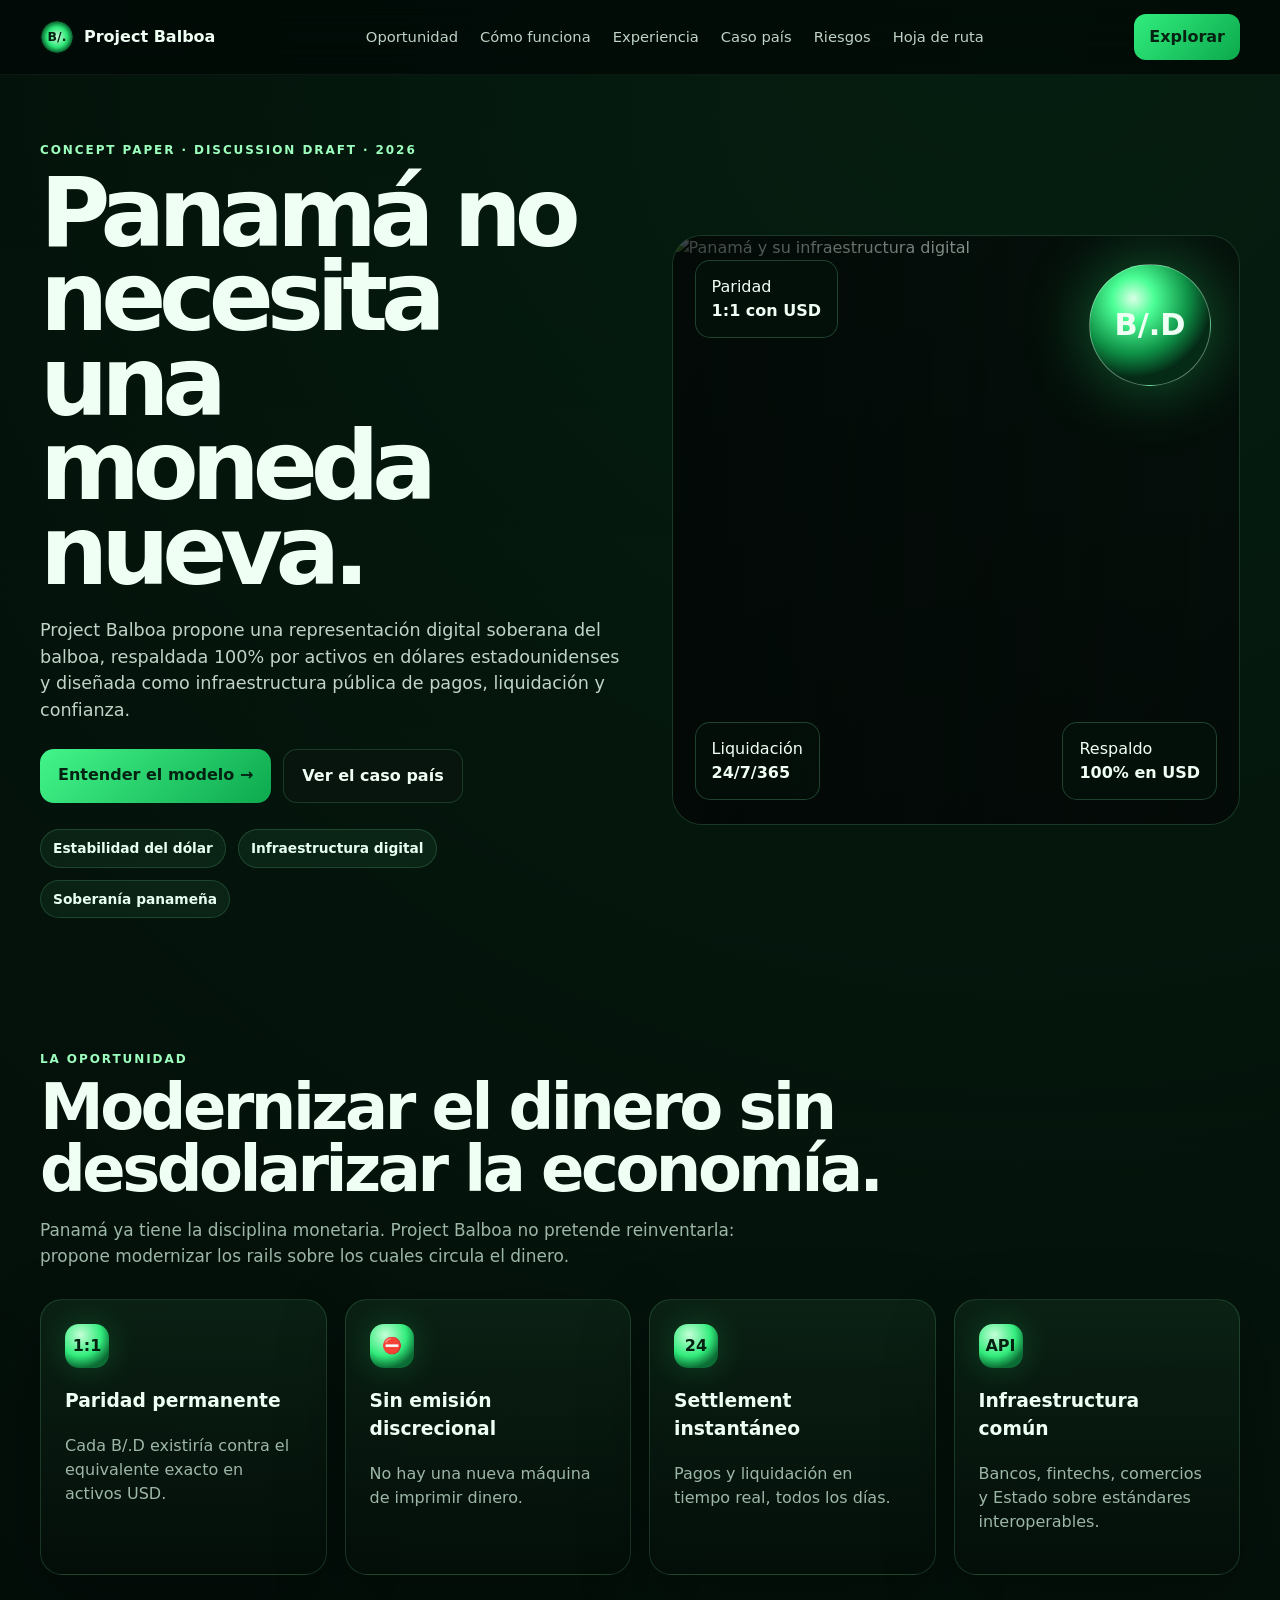
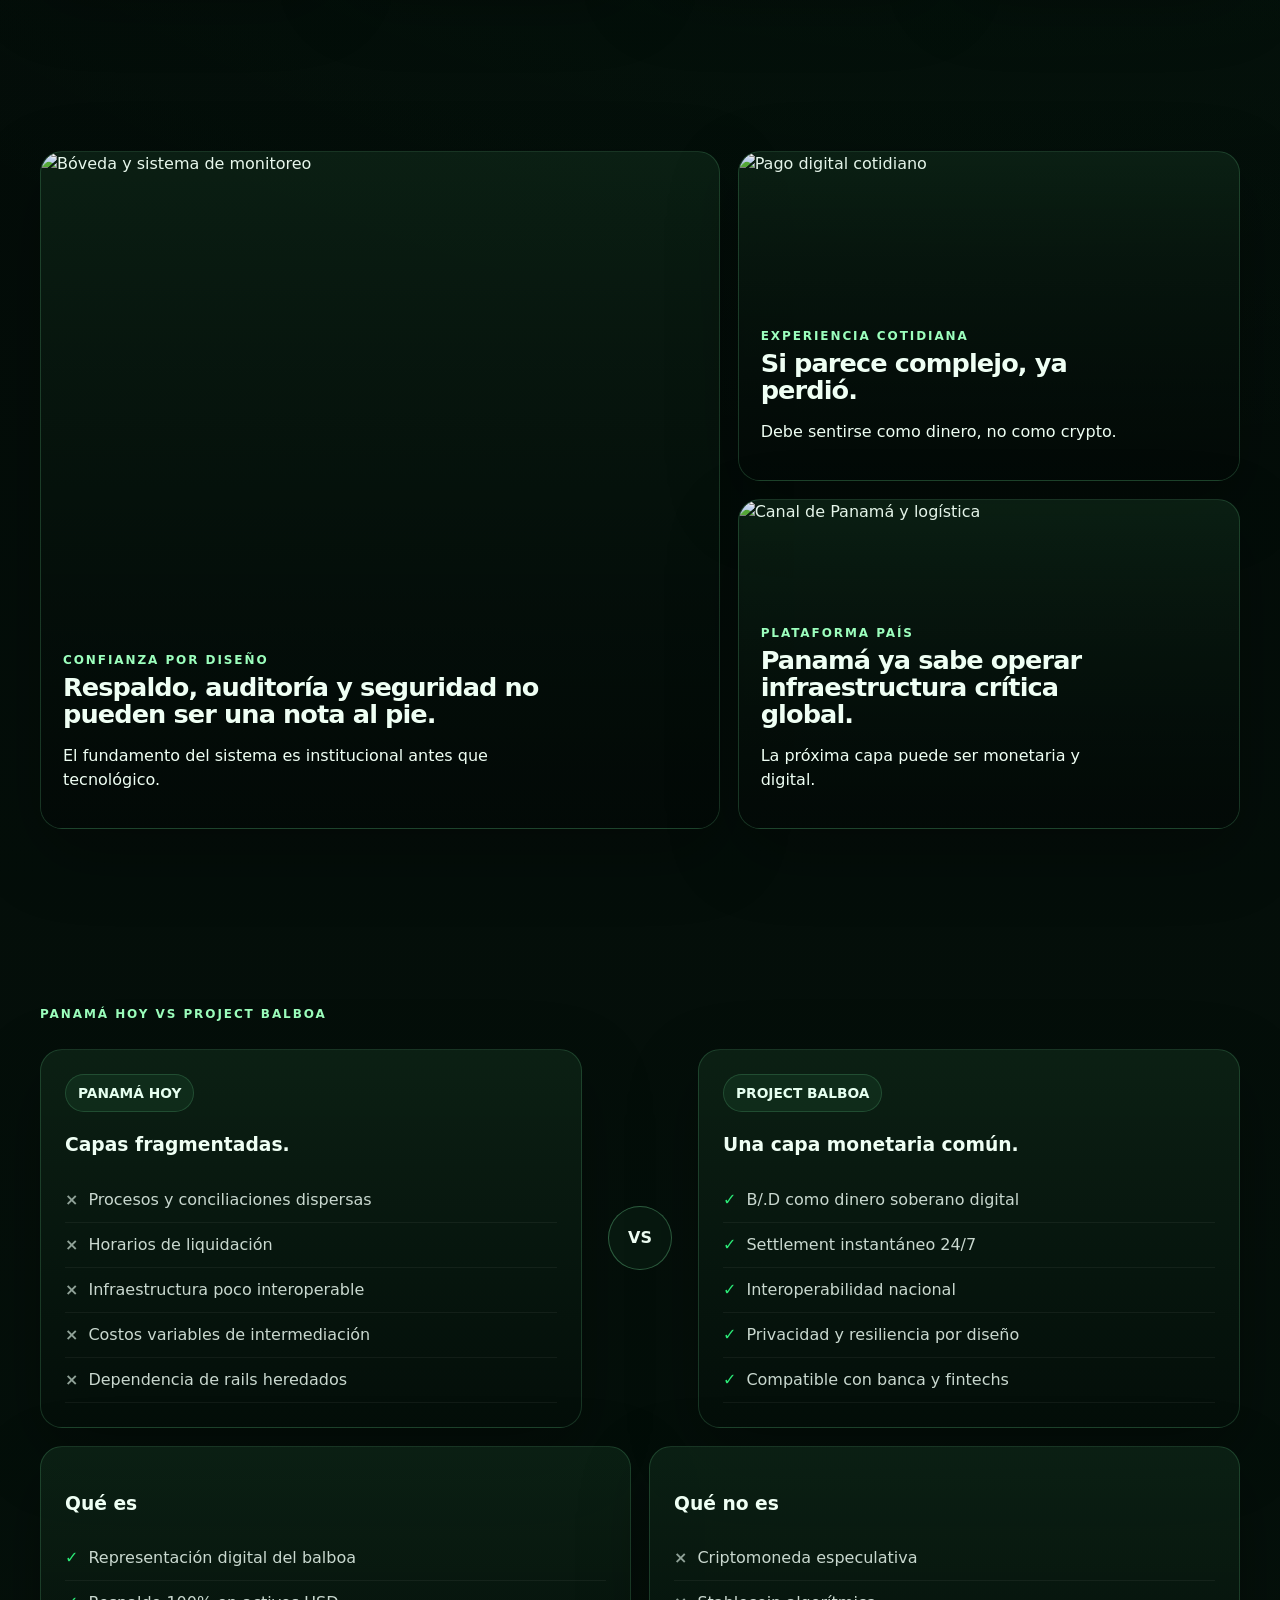
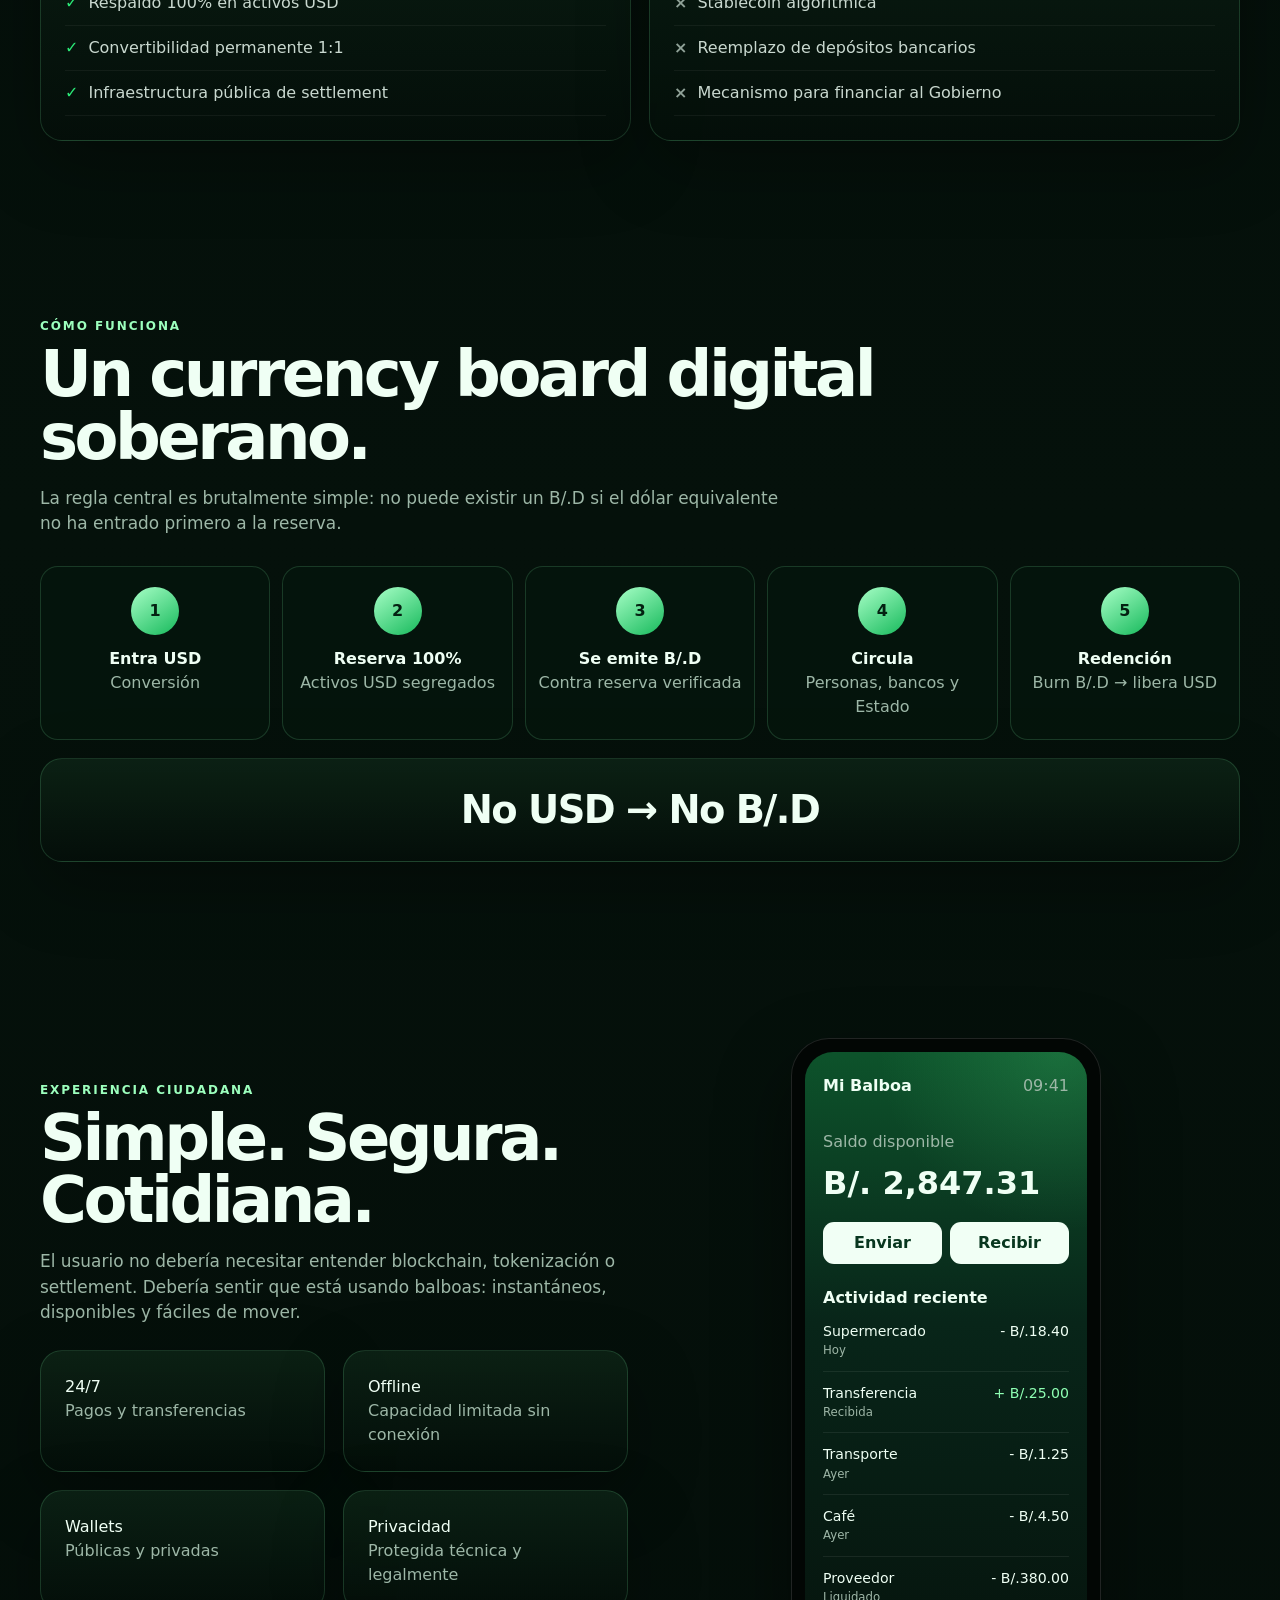
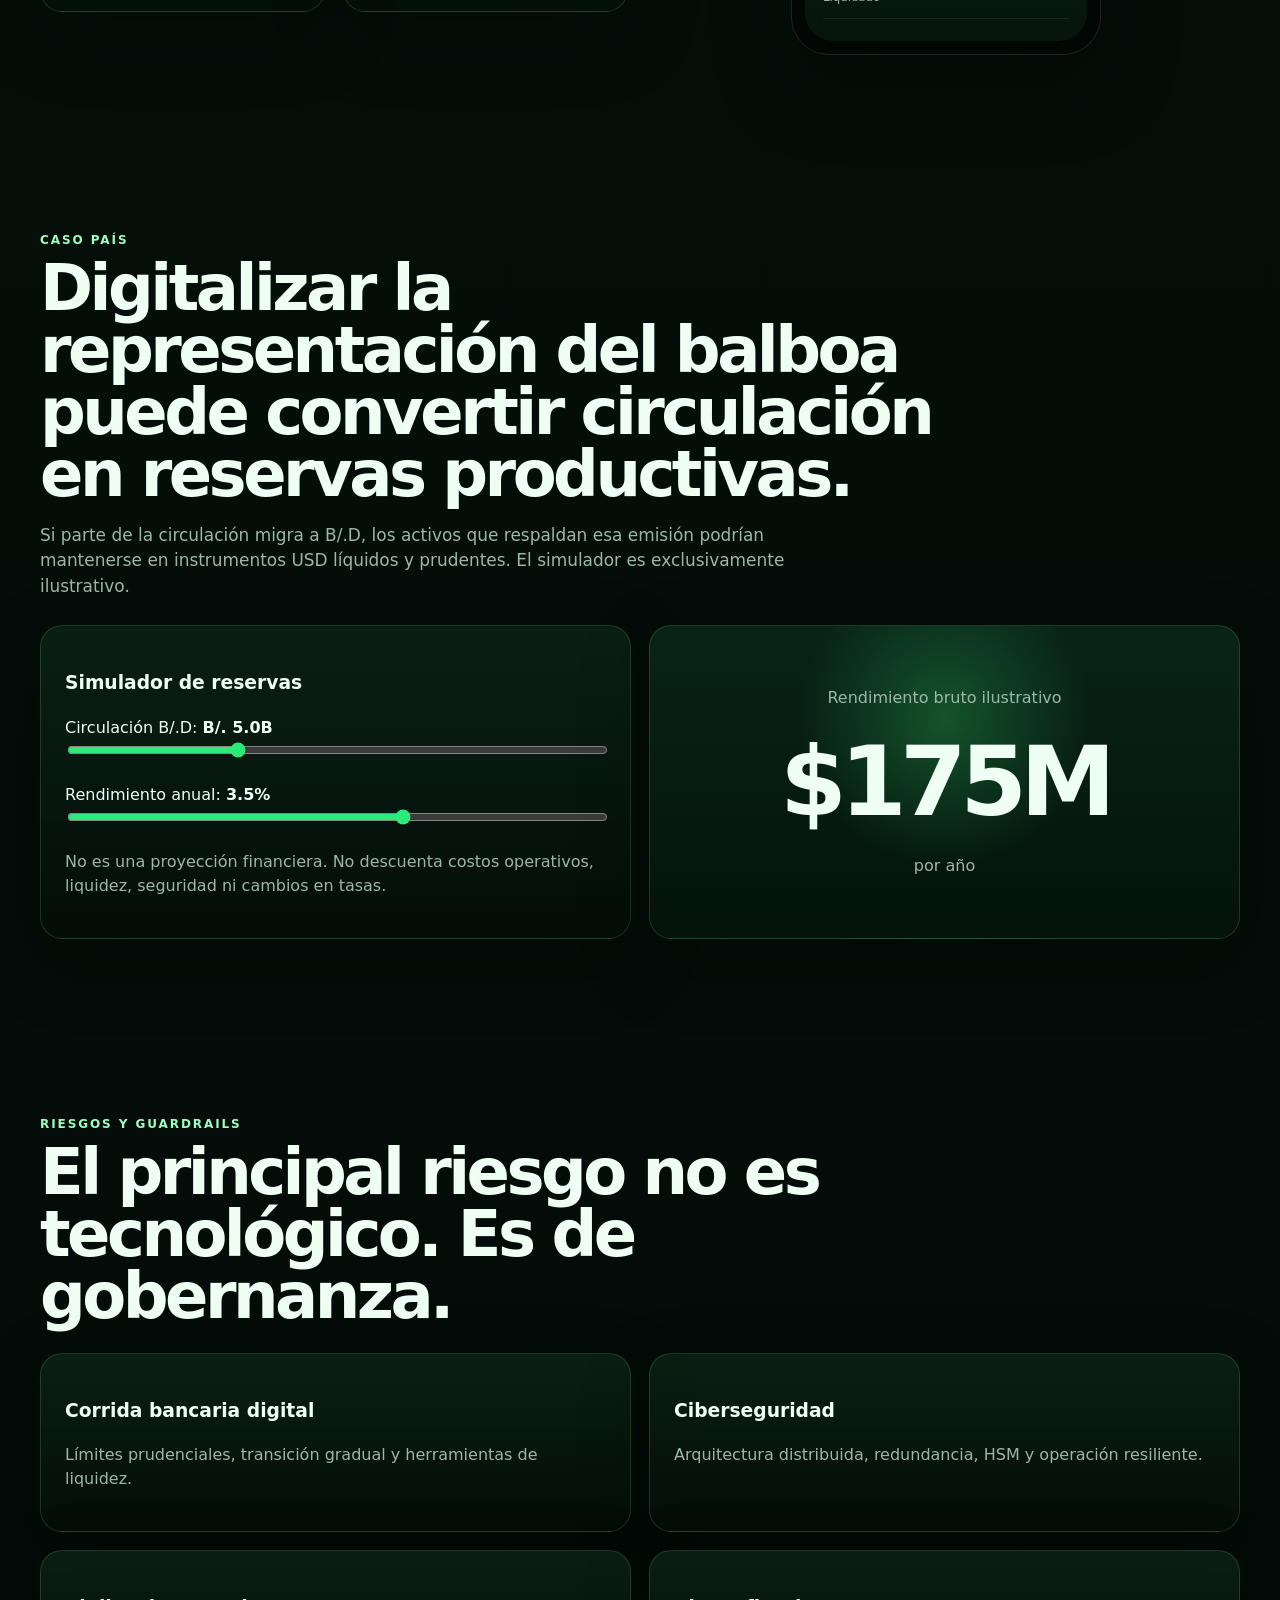
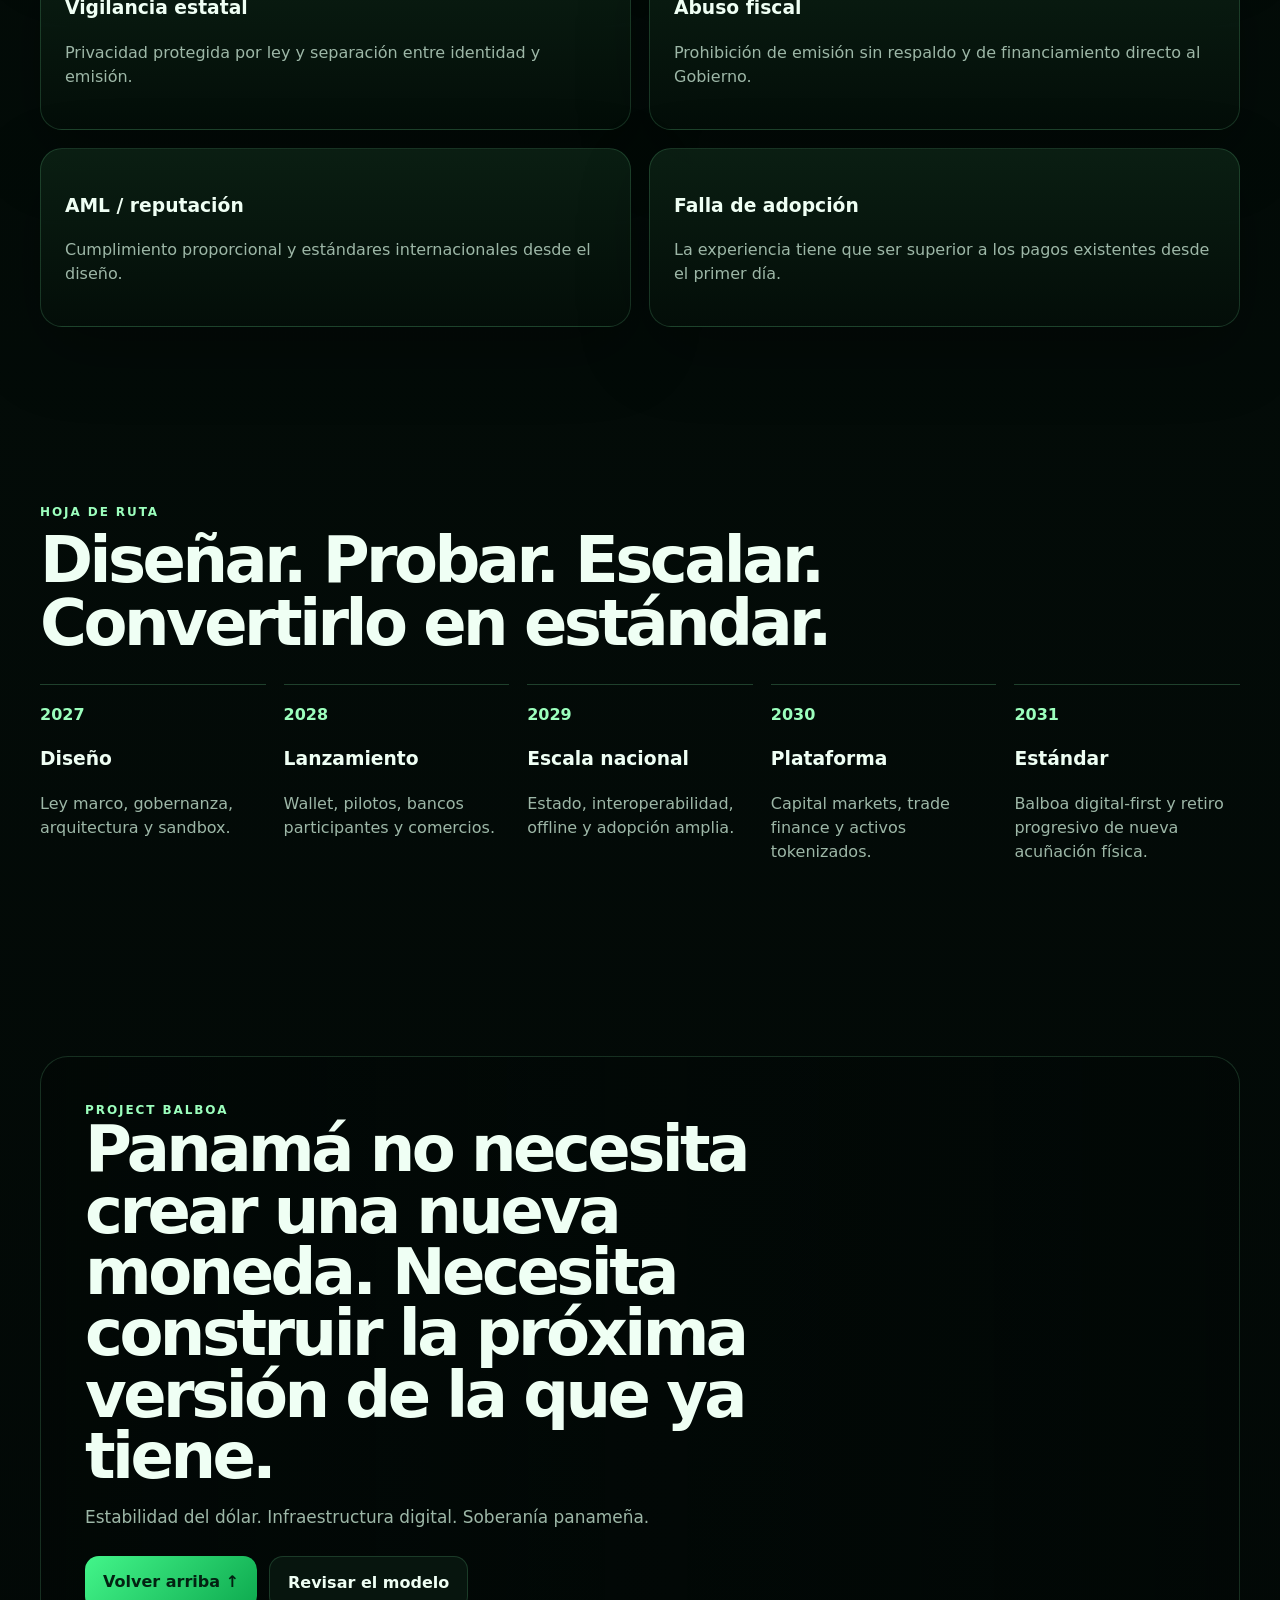
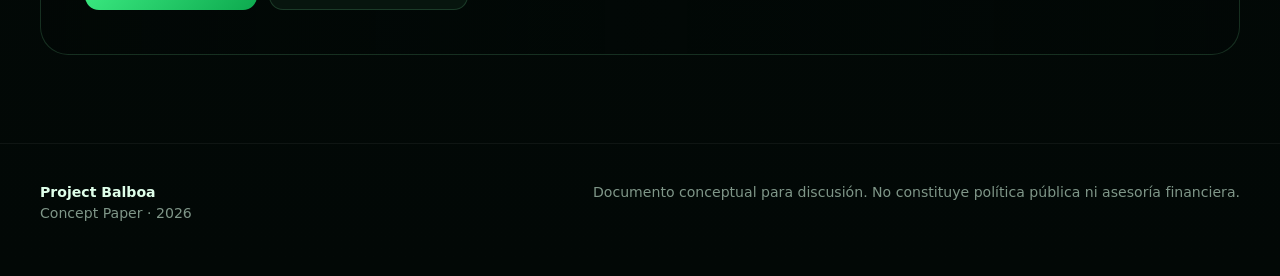
==== index.html @ ec31f3f9 "Publish Project Balboa microsite" ====
<!doctype html>
<html lang="es">
<head>
<meta charset="utf-8">
<meta name="viewport" content="width=device-width,initial-scale=1">
<meta name="theme-color" content="#041009">
<meta name="description" content="Project Balboa — una infraestructura monetaria digital para Panamá.">
<title>Project Balboa | Infraestructura Monetaria Digital para Panamá</title>
<style>
:root{--bg:#020806;--panel:#07140d;--panel2:#0a1d12;--text:#effff4;--muted:#9db7a7;--line:rgba(133,255,176,.16);--g:#2bea77;--g2:#9cffbd;--max:1200px;--r:22px}*{box-sizing:border-box}html{scroll-behavior:smooth}body{margin:0;background:radial-gradient(circle at 80% 0,rgba(37,255,119,.09),transparent 25%),linear-gradient(180deg,#020806,#05110b 45%,#020806);color:var(--text);font-family:Inter,ui-sans-serif,system-ui,-apple-system,"Segoe UI",sans-serif;line-height:1.5}a{color:inherit;text-decoration:none}img{display:block;width:100%}.wrap{width:min(var(--max),calc(100% - 40px));margin:auto}.section{padding:88px 0}.eyebrow{font-size:.75rem;letter-spacing:.16em;text-transform:uppercase;color:var(--g2);font-weight:800}.title{font-size:clamp(2.2rem,5vw,4.7rem);line-height:.97;letter-spacing:-.055em;margin:8px 0 18px;max-width:900px}.copy{max-width:760px;color:var(--muted);font-size:1.06rem}.grid{display:grid;gap:18px}.g2{grid-template-columns:repeat(2,minmax(0,1fr))}.g3{grid-template-columns:repeat(3,minmax(0,1fr))}.g4{grid-template-columns:repeat(4,minmax(0,1fr))}.card{border:1px solid var(--line);border-radius:var(--r);background:linear-gradient(180deg,rgba(14,39,24,.72),rgba(4,14,9,.8));overflow:hidden;box-shadow:0 24px 70px rgba(0,0,0,.3)}.pad{padding:24px}.muted{color:var(--muted)}.pill{display:inline-flex;padding:8px 12px;border-radius:999px;border:1px solid var(--line);background:rgba(35,103,61,.2);color:#e6fff0;font-size:.86rem;font-weight:750}.icon{width:44px;height:44px;border-radius:14px;display:grid;place-items:center;background:radial-gradient(circle at 35% 25%,#c5ffd7,#32ec7c 48%,#0b6c34 76%);color:#042111;font-weight:900;margin-bottom:14px;box-shadow:0 0 30px rgba(43,234,119,.2)}nav{position:sticky;top:0;z-index:50;background:rgba(2,8,6,.76);backdrop-filter:blur(18px);border-bottom:1px solid rgba(255,255,255,.05)}.nav{height:74px;display:flex;align-items:center;justify-content:space-between;gap:24px}.brand{font-weight:900;display:flex;align-items:center;gap:10px}.mark{width:34px;height:34px;border-radius:50%;display:grid;place-items:center;background:radial-gradient(circle,#c9ffda,#2ae575 42%,#0b6632 64%,#03130a 66%);color:#062313;font-size:.78rem}.links{display:flex;gap:22px;color:#bfd3c6;font-size:.92rem}.cta{padding:11px 15px;border-radius:12px;background:linear-gradient(135deg,#31ed7e,#0ca94c);color:#042112;font-weight:900}.hero{min-height:calc(100vh - 74px);display:flex;align-items:center;padding:66px 0 44px}.heroGrid{display:grid;grid-template-columns:1.02fr .98fr;gap:40px;align-items:center}.hero h1{font-size:clamp(3.4rem,7.5vw,7rem);line-height:.88;letter-spacing:-.075em;margin:12px 0 24px}.hero p{font-size:1.1rem;color:#c1d4c8;max-width:650px}.buttons{display:flex;gap:12px;flex-wrap:wrap;margin-top:26px}.btn{padding:14px 18px;border-radius:14px;border:1px solid var(--line);background:#07150e;font-weight:850}.btn.primary{background:linear-gradient(135deg,#43f58a,#0da94e);color:#032212;border:0}.heroVisual{position:relative;min-height:590px;border:1px solid var(--line);border-radius:30px;overflow:hidden;background:#06120c}.heroVisual img{position:absolute;inset:0;height:100%;object-fit:cover}.heroVisual:after{content:"";position:absolute;inset:0;background:linear-gradient(90deg,rgba(2,8,6,.76),rgba(2,8,6,.12)),linear-gradient(180deg,rgba(0,0,0,.03),rgba(0,0,0,.38))}.coin{position:absolute;right:28px;top:28px;z-index:2;width:122px;height:122px;border-radius:50%;display:grid;place-items:center;font-size:1.9rem;font-weight:900;background:radial-gradient(circle at 36% 28%,#d9ffe5,#4cff96 18%,#0e8f45 48%,#052b17 68%);border:1px solid rgba(217,255,229,.4);box-shadow:0 0 65px rgba(43,234,119,.38)}.float{position:absolute;z-index:2;padding:14px 16px;border-radius:15px;border:1px solid rgba(133,255,176,.22);background:rgba(4,16,10,.9);backdrop-filter:blur(10px)}.float b{display:block}.f1{left:22px;top:24px}.f2{left:22px;bottom:24px}.f3{right:22px;bottom:24px}.mosaic{display:grid;grid-template-columns:1.15fr .85fr;gap:18px}.photo{position:relative;min-height:330px}.photo.tall{min-height:520px}.photo img{height:100%;object-fit:cover}.photo:after{content:"";position:absolute;inset:0;background:linear-gradient(180deg,rgba(2,8,6,.02),rgba(2,8,6,.72))}.label{position:absolute;left:22px;bottom:20px;z-index:2;max-width:74%}.label h3{font-size:1.6rem;line-height:1.05;letter-spacing:-.035em;margin:5px 0}.stack{display:grid;gap:18px}.compare{display:grid;grid-template-columns:1fr 80px 1fr;gap:18px;align-items:stretch;margin-top:26px}.vs{display:grid;place-items:center}.vs span{width:64px;height:64px;border-radius:50%;display:grid;place-items:center;border:1px solid rgba(133,255,176,.3);background:#07180f;font-weight:900}ul.clean{list-style:none;padding:0;margin:16px 0 0}ul.clean li{padding:10px 0;border-bottom:1px solid rgba(255,255,255,.05);color:#c9d8cf}ul.clean li:before{content:"✓";color:var(--g);font-weight:900;margin-right:10px}ul.clean.no li:before{content:"×";color:#90a298}.rule{text-align:center;margin-top:18px;padding:22px;font-size:clamp(1.5rem,3vw,2.5rem);font-weight:900;letter-spacing:-.04em}.steps{display:grid;grid-template-columns:repeat(5,1fr);gap:12px;margin-top:30px}.step{text-align:center;padding:20px 12px;border-radius:18px;border:1px solid var(--line);background:rgba(6,23,14,.62)}.num{width:48px;height:48px;border-radius:50%;display:grid;place-items:center;margin:0 auto 12px;background:linear-gradient(145deg,#a8ffc7,#16b95b);color:#042112;font-weight:900}.experience{display:grid;grid-template-columns:1fr 1fr;gap:24px;align-items:center}.phone{width:310px;margin:auto;padding:13px;border-radius:38px;background:#020604;border:1px solid rgba(255,255,255,.12);box-shadow:0 30px 75px rgba(0,0,0,.44)}.screen{min-height:560px;border-radius:28px;padding:22px 18px;background:radial-gradient(circle at 90% 0,rgba(94,255,149,.16),transparent 28%),linear-gradient(180deg,#0d532b,#082519 46%,#06150e)}.balance{font-size:2rem;font-weight:900;margin:5px 0 15px}.actions{display:flex;gap:8px}.action{flex:1;text-align:center;background:#f1fff5;color:#08371f;border-radius:11px;padding:9px;font-weight:900}.tx{display:flex;justify-content:space-between;padding:11px 0;border-bottom:1px solid rgba(255,255,255,.07);font-size:.88rem}.tx small{display:block;color:#9eb6a7}.plus{color:#8effb3}.calc{display:grid;grid-template-columns:1fr 1fr;gap:18px;margin-top:26px}.range{margin:18px 0}input[type=range]{width:100%;accent-color:#2bea77}.result{min-height:300px;display:flex;flex-direction:column;justify-content:center;align-items:center;text-align:center;background:radial-gradient(circle at 50% 30%,rgba(61,255,126,.23),transparent 40%),linear-gradient(180deg,#092417,#04130b)}.result strong{font-size:clamp(3.2rem,8vw,6rem);letter-spacing:-.07em}.risk{display:grid;grid-template-columns:1fr 1fr;gap:18px;margin-top:26px}.timeline{display:grid;grid-template-columns:repeat(5,1fr);gap:18px;margin-top:30px}.phase{border-top:1px solid rgba(133,255,176,.22);padding-top:18px}.phase .year{color:var(--g2);font-weight:900}.closing{position:relative;padding:44px;border-radius:28px;overflow:hidden;border:1px solid var(--line);background:linear-gradient(90deg,rgba(2,8,6,.91),rgba(2,8,6,.48),rgba(2,8,6,.8)),url('assets/canal-logistics.svg') center/cover}.closing h2{font-size:clamp(2.5rem,5vw,4.8rem);line-height:.96;letter-spacing:-.055em;max-width:820px;margin:0 0 16px}footer{padding:38px 0 52px;border-top:1px solid rgba(255,255,255,.05);color:#7f9688;font-size:.88rem}.foot{display:flex;justify-content:space-between;gap:20px;flex-wrap:wrap}.reveal{opacity:0;transform:translateY(16px);transition:.65s ease}.reveal.on{opacity:1;transform:none}@media(max-width:900px){.links{display:none}.heroGrid,.mosaic,.g4,.g3,.g2,.experience,.calc,.risk,.compare{grid-template-columns:1fr}.steps,.timeline{grid-template-columns:1fr}.heroVisual{min-height:470px}.vs{padding:6px}}@media(max-width:620px){.wrap{width:min(var(--max),calc(100% - 24px))}.section{padding:64px 0}.hero{padding-top:42px}.hero h1{font-size:3.45rem}.heroVisual{min-height:410px}.coin{width:92px;height:92px;font-size:1.35rem;right:14px;top:14px}.float{font-size:.78rem;padding:10px}.f1,.f2{left:12px}.f3{right:12px}.closing{padding:26px}}
</style>
</head>
<body>
<nav><div class="wrap nav"><a class="brand" href="#inicio"><span class="mark">B/.</span>Project Balboa</a><div class="links"><a href="#oportunidad">Oportunidad</a><a href="#como">Cómo funciona</a><a href="#experiencia">Experiencia</a><a href="#caso">Caso país</a><a href="#riesgos">Riesgos</a><a href="#hoja">Hoja de ruta</a></div><a class="cta" href="#como">Explorar</a></div></nav>
<main id="inicio">
<section class="hero"><div class="wrap heroGrid"><div class="reveal"><div class="eyebrow">Concept Paper · Discussion Draft · 2026</div><h1>Panamá no necesita una moneda nueva.</h1><p>Project Balboa propone una representación digital soberana del balboa, respaldada 100% por activos en dólares estadounidenses y diseñada como infraestructura pública de pagos, liquidación y confianza.</p><div class="buttons"><a class="btn primary" href="#como">Entender el modelo →</a><a class="btn" href="#caso">Ver el caso país</a></div><div class="buttons"><span class="pill">Estabilidad del dólar</span><span class="pill">Infraestructura digital</span><span class="pill">Soberanía panameña</span></div></div><div class="heroVisual reveal"><img src="assets/hero-panama.svg" alt="Panamá y su infraestructura digital"><div class="coin">B/.D</div><div class="float f1">Paridad<b>1:1 con USD</b></div><div class="float f2">Liquidación<b>24/7/365</b></div><div class="float f3">Respaldo<b>100% en USD</b></div></div></div></section>
<section id="oportunidad" class="section"><div class="wrap"><div class="eyebrow reveal">La oportunidad</div><h2 class="title reveal">Modernizar el dinero sin desdolarizar la economía.</h2><p class="copy reveal">Panamá ya tiene la disciplina monetaria. Project Balboa no pretende reinventarla: propone modernizar los rails sobre los cuales circula el dinero.</p><div class="grid g4" style="margin-top:30px"><div class="card reveal"><div class="pad"><div class="icon">1:1</div><h3>Paridad permanente</h3><p class="muted">Cada B/.D existiría contra el equivalente exacto en activos USD.</p></div></div><div class="card reveal"><div class="pad"><div class="icon">⛔</div><h3>Sin emisión discrecional</h3><p class="muted">No hay una nueva máquina de imprimir dinero.</p></div></div><div class="card reveal"><div class="pad"><div class="icon">24</div><h3>Settlement instantáneo</h3><p class="muted">Pagos y liquidación en tiempo real, todos los días.</p></div></div><div class="card reveal"><div class="pad"><div class="icon">API</div><h3>Infraestructura común</h3><p class="muted">Bancos, fintechs, comercios y Estado sobre estándares interoperables.</p></div></div></div></div></section>
<section class="section"><div class="wrap"><div class="mosaic"><article class="card photo tall reveal"><img src="assets/trust-vault.svg" alt="Bóveda y sistema de monitoreo"><div class="label"><div class="eyebrow">Confianza por diseño</div><h3>Respaldo, auditoría y seguridad no pueden ser una nota al pie.</h3><p>El fundamento del sistema es institucional antes que tecnológico.</p></div></article><div class="stack"><article class="card photo reveal"><img src="assets/payments-cafe.svg" alt="Pago digital cotidiano"><div class="label"><div class="eyebrow">Experiencia cotidiana</div><h3>Si parece complejo, ya perdió.</h3><p>Debe sentirse como dinero, no como crypto.</p></div></article><article class="card photo reveal"><img src="assets/canal-logistics.svg" alt="Canal de Panamá y logística"><div class="label"><div class="eyebrow">Plataforma país</div><h3>Panamá ya sabe operar infraestructura crítica global.</h3><p>La próxima capa puede ser monetaria y digital.</p></div></article></div></div></div></section>
<section class="section"><div class="wrap"><div class="eyebrow reveal">Panamá hoy vs Project Balboa</div><div class="compare"><div class="card reveal"><div class="pad"><span class="pill">PANAMÁ HOY</span><h3>Capas fragmentadas.</h3><ul class="clean no"><li>Procesos y conciliaciones dispersas</li><li>Horarios de liquidación</li><li>Infraestructura poco interoperable</li><li>Costos variables de intermediación</li><li>Dependencia de rails heredados</li></ul></div></div><div class="vs reveal"><span>VS</span></div><div class="card reveal"><div class="pad"><span class="pill">PROJECT BALBOA</span><h3>Una capa monetaria común.</h3><ul class="clean"><li>B/.D como dinero soberano digital</li><li>Settlement instantáneo 24/7</li><li>Interoperabilidad nacional</li><li>Privacidad y resiliencia por diseño</li><li>Compatible con banca y fintechs</li></ul></div></div></div><div class="grid g2" style="margin-top:18px"><div class="card reveal"><div class="pad"><h3>Qué es</h3><ul class="clean"><li>Representación digital del balboa</li><li>Respaldo 100% en activos USD</li><li>Convertibilidad permanente 1:1</li><li>Infraestructura pública de settlement</li></ul></div></div><div class="card reveal"><div class="pad"><h3>Qué no es</h3><ul class="clean no"><li>Criptomoneda especulativa</li><li>Stablecoin algorítmica</li><li>Reemplazo de depósitos bancarios</li><li>Mecanismo para financiar al Gobierno</li></ul></div></div></div></div></section>
<section id="como" class="section"><div class="wrap"><div class="eyebrow reveal">Cómo funciona</div><h2 class="title reveal">Un currency board digital soberano.</h2><p class="copy reveal">La regla central es brutalmente simple: no puede existir un B/.D si el dólar equivalente no ha entrado primero a la reserva.</p><div class="steps"><div class="step reveal"><div class="num">1</div><b>Entra USD</b><div class="muted">Conversión</div></div><div class="step reveal"><div class="num">2</div><b>Reserva 100%</b><div class="muted">Activos USD segregados</div></div><div class="step reveal"><div class="num">3</div><b>Se emite B/.D</b><div class="muted">Contra reserva verificada</div></div><div class="step reveal"><div class="num">4</div><b>Circula</b><div class="muted">Personas, bancos y Estado</div></div><div class="step reveal"><div class="num">5</div><b>Redención</b><div class="muted">Burn B/.D → libera USD</div></div></div><div class="card rule reveal">No USD → No B/.D</div></div></section>
<section id="experiencia" class="section"><div class="wrap experience"><div class="reveal"><div class="eyebrow">Experiencia ciudadana</div><h2 class="title">Simple. Segura. Cotidiana.</h2><p class="copy">El usuario no debería necesitar entender blockchain, tokenización o settlement. Debería sentir que está usando balboas: instantáneos, disponibles y fáciles de mover.</p><div class="grid g2" style="margin-top:24px"><div class="card"><div class="pad"><div class="stat">24/7</div><div class="muted">Pagos y transferencias</div></div></div><div class="card"><div class="pad"><div class="stat">Offline</div><div class="muted">Capacidad limitada sin conexión</div></div></div><div class="card"><div class="pad"><div class="stat">Wallets</div><div class="muted">Públicas y privadas</div></div></div><div class="card"><div class="pad"><div class="stat">Privacidad</div><div class="muted">Protegida técnica y legalmente</div></div></div></div></div><div class="phone reveal"><div class="screen"><div style="display:flex;justify-content:space-between"><b>Mi Balboa</b><span class="muted">09:41</span></div><div class="muted" style="margin-top:32px">Saldo disponible</div><div class="balance">B/. 2,847.31</div><div class="actions"><div class="action">Enviar</div><div class="action">Recibir</div></div><div style="margin-top:22px;font-weight:800">Actividad reciente</div><div class="tx"><div>Supermercado<small>Hoy</small></div><div>- B/.18.40</div></div><div class="tx"><div>Transferencia<small>Recibida</small></div><div class="plus">+ B/.25.00</div></div><div class="tx"><div>Transporte<small>Ayer</small></div><div>- B/.1.25</div></div><div class="tx"><div>Café<small>Ayer</small></div><div>- B/.4.50</div></div><div class="tx"><div>Proveedor<small>Liquidado</small></div><div>- B/.380.00</div></div></div></div></div></section>
<section id="caso" class="section"><div class="wrap"><div class="eyebrow reveal">Caso país</div><h2 class="title reveal">Digitalizar la representación del balboa puede convertir circulación en reservas productivas.</h2><p class="copy reveal">Si parte de la circulación migra a B/.D, los activos que respaldan esa emisión podrían mantenerse en instrumentos USD líquidos y prudentes. El simulador es exclusivamente ilustrativo.</p><div class="calc"><div class="card reveal"><div class="pad"><h3>Simulador de reservas</h3><div class="range"><label>Circulación B/.D: <b id="cLabel">B/. 5.0B</b></label><input id="circ" type="range" min="0.5" max="15" step="0.5" value="5"></div><div class="range"><label>Rendimiento anual: <b id="yLabel">3.5%</b></label><input id="yield" type="range" min="1" max="5" step="0.1" value="3.5"></div><p class="muted">No es una proyección financiera. No descuenta costos operativos, liquidez, seguridad ni cambios en tasas.</p></div></div><div class="card result reveal"><span class="muted">Rendimiento bruto ilustrativo</span><strong id="result">$175M</strong><span class="muted">por año</span></div></div></div></section>
<section id="riesgos" class="section"><div class="wrap"><div class="eyebrow reveal">Riesgos y guardrails</div><h2 class="title reveal">El principal riesgo no es tecnológico. Es de gobernanza.</h2><div class="risk"><div class="card reveal"><div class="pad"><h3>Corrida bancaria digital</h3><p class="muted">Límites prudenciales, transición gradual y herramientas de liquidez.</p></div></div><div class="card reveal"><div class="pad"><h3>Ciberseguridad</h3><p class="muted">Arquitectura distribuida, redundancia, HSM y operación resiliente.</p></div></div><div class="card reveal"><div class="pad"><h3>Vigilancia estatal</h3><p class="muted">Privacidad protegida por ley y separación entre identidad y emisión.</p></div></div><div class="card reveal"><div class="pad"><h3>Abuso fiscal</h3><p class="muted">Prohibición de emisión sin respaldo y de financiamiento directo al Gobierno.</p></div></div><div class="card reveal"><div class="pad"><h3>AML / reputación</h3><p class="muted">Cumplimiento proporcional y estándares internacionales desde el diseño.</p></div></div><div class="card reveal"><div class="pad"><h3>Falla de adopción</h3><p class="muted">La experiencia tiene que ser superior a los pagos existentes desde el primer día.</p></div></div></div></div></section>
<section id="hoja" class="section"><div class="wrap"><div class="eyebrow reveal">Hoja de ruta</div><h2 class="title reveal">Diseñar. Probar. Escalar. Convertirlo en estándar.</h2><div class="timeline"><div class="phase reveal"><div class="year">2027</div><h3>Diseño</h3><p class="muted">Ley marco, gobernanza, arquitectura y sandbox.</p></div><div class="phase reveal"><div class="year">2028</div><h3>Lanzamiento</h3><p class="muted">Wallet, pilotos, bancos participantes y comercios.</p></div><div class="phase reveal"><div class="year">2029</div><h3>Escala nacional</h3><p class="muted">Estado, interoperabilidad, offline y adopción amplia.</p></div><div class="phase reveal"><div class="year">2030</div><h3>Plataforma</h3><p class="muted">Capital markets, trade finance y activos tokenizados.</p></div><div class="phase reveal"><div class="year">2031</div><h3>Estándar</h3><p class="muted">Balboa digital-first y retiro progresivo de nueva acuñación física.</p></div></div></div></section>
<section class="section"><div class="wrap"><div class="closing reveal"><div class="eyebrow">Project Balboa</div><h2>Panamá no necesita crear una nueva moneda. Necesita construir la próxima versión de la que ya tiene.</h2><p class="copy">Estabilidad del dólar. Infraestructura digital. Soberanía panameña.</p><div class="buttons"><a class="btn primary" href="#inicio">Volver arriba ↑</a><a class="btn" href="#como">Revisar el modelo</a></div></div></div></section>
</main>
<footer><div class="wrap foot"><div><b style="color:#dfffea">Project Balboa</b><br>Concept Paper · 2026</div><div>Documento conceptual para discusión. No constituye política pública ni asesoría financiera.</div></div></footer>
<script>const els=document.querySelectorAll('.reveal');const io=new IntersectionObserver(es=>es.forEach(e=>{if(e.isIntersecting)e.target.classList.add('on')}),{threshold:.07});els.forEach(e=>io.observe(e));const c=document.getElementById('circ'),y=document.getElementById('yield'),cl=document.getElementById('cLabel'),yl=document.getElementById('yLabel'),r=document.getElementById('result');function calc(){const cv=+c.value,yv=+y.value,m=cv*1000*(yv/100);cl.textContent=`B/. ${cv.toFixed(1)}B`;yl.textContent=`${yv.toFixed(1)}%`;r.textContent=m>=1000?`$${(m/1000).toFixed(2)}B`:`$${Math.round(m)}M`}c.addEventListener('input',calc);y.addEventListener('input',calc);calc();</script>
</body>
</html>
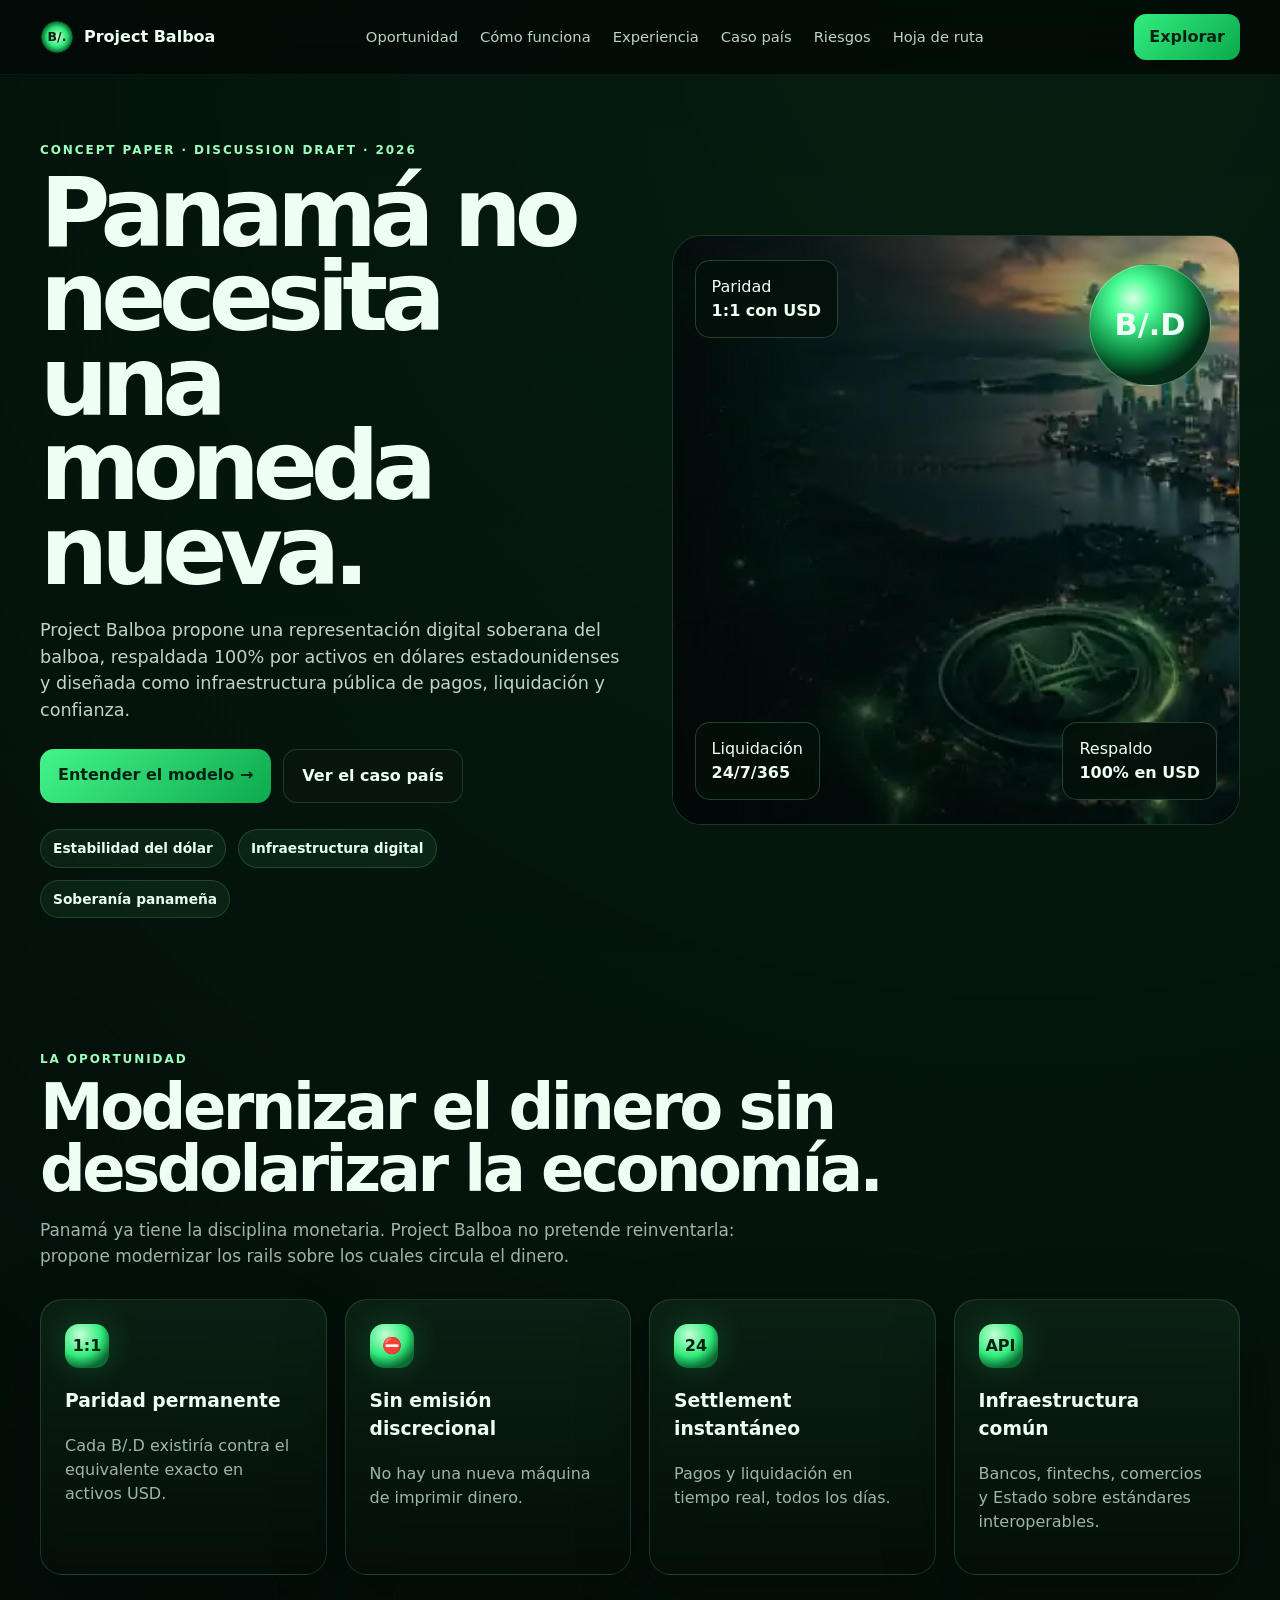
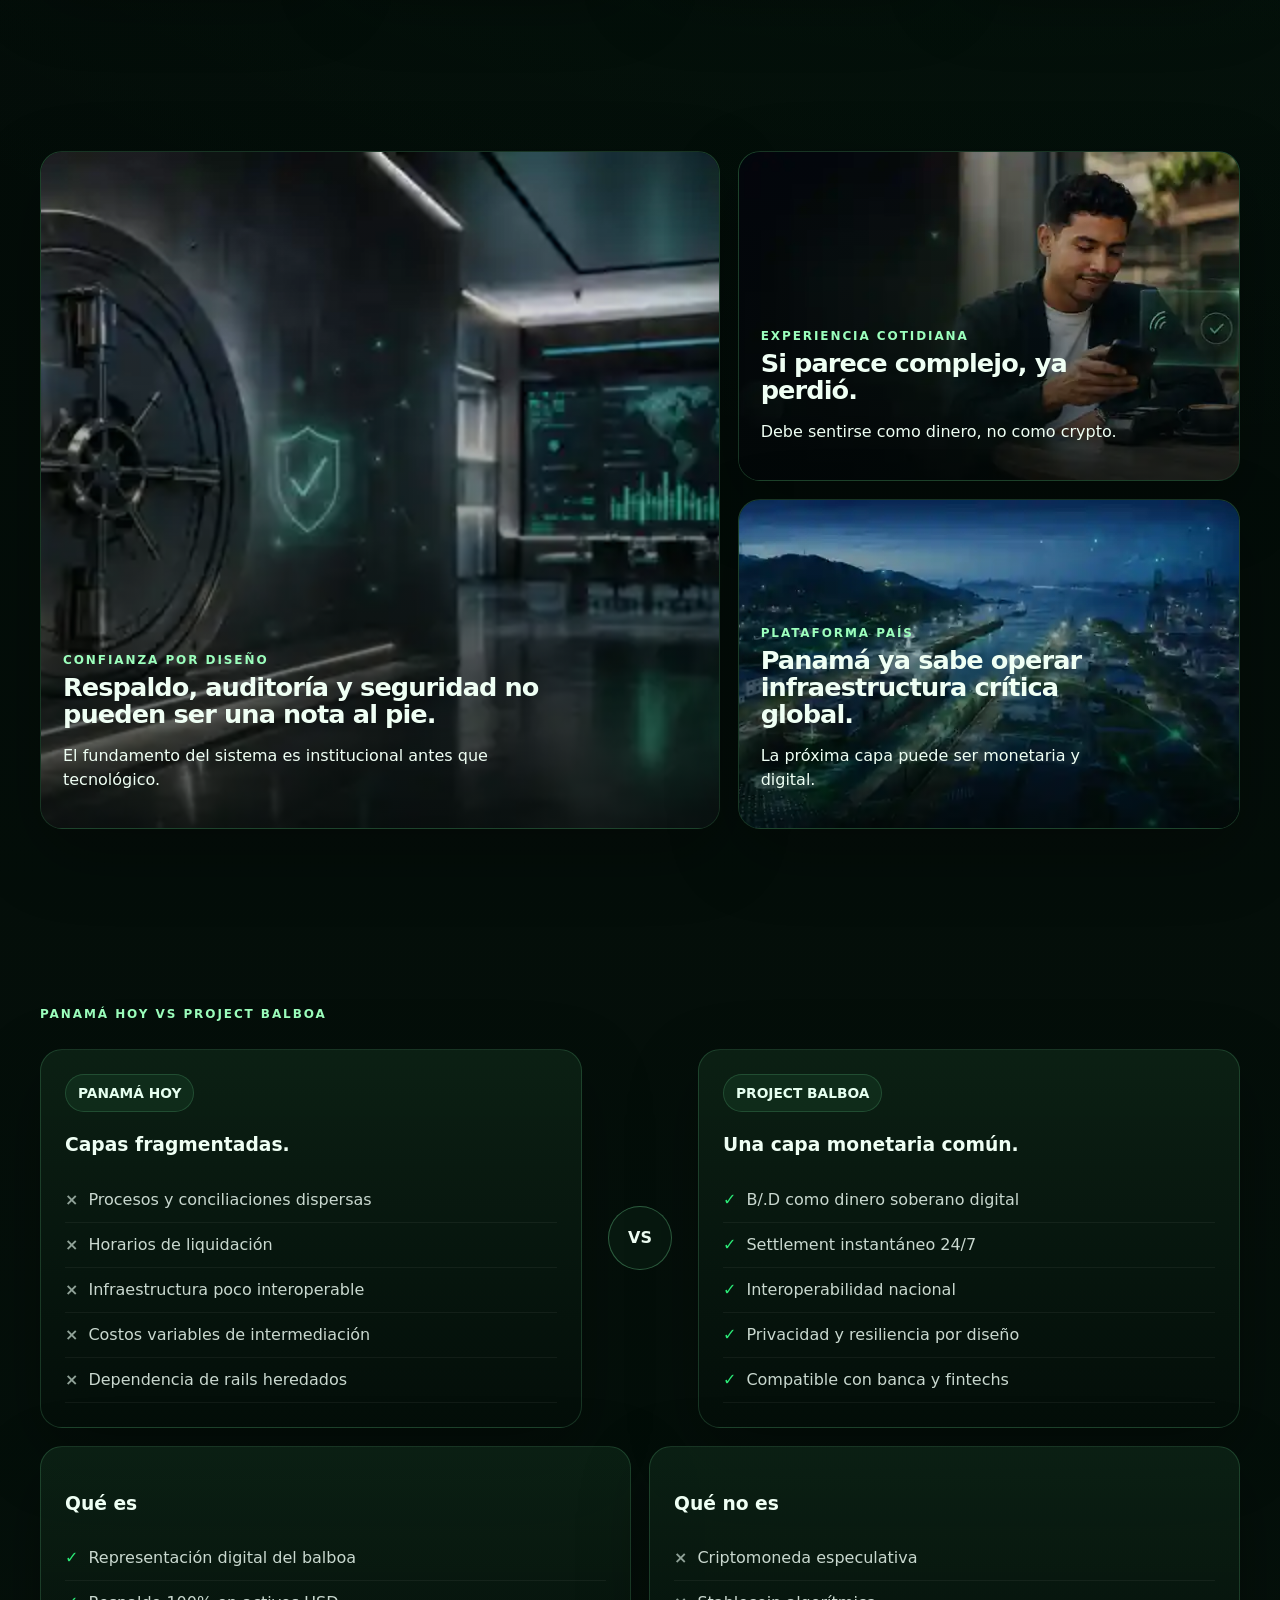
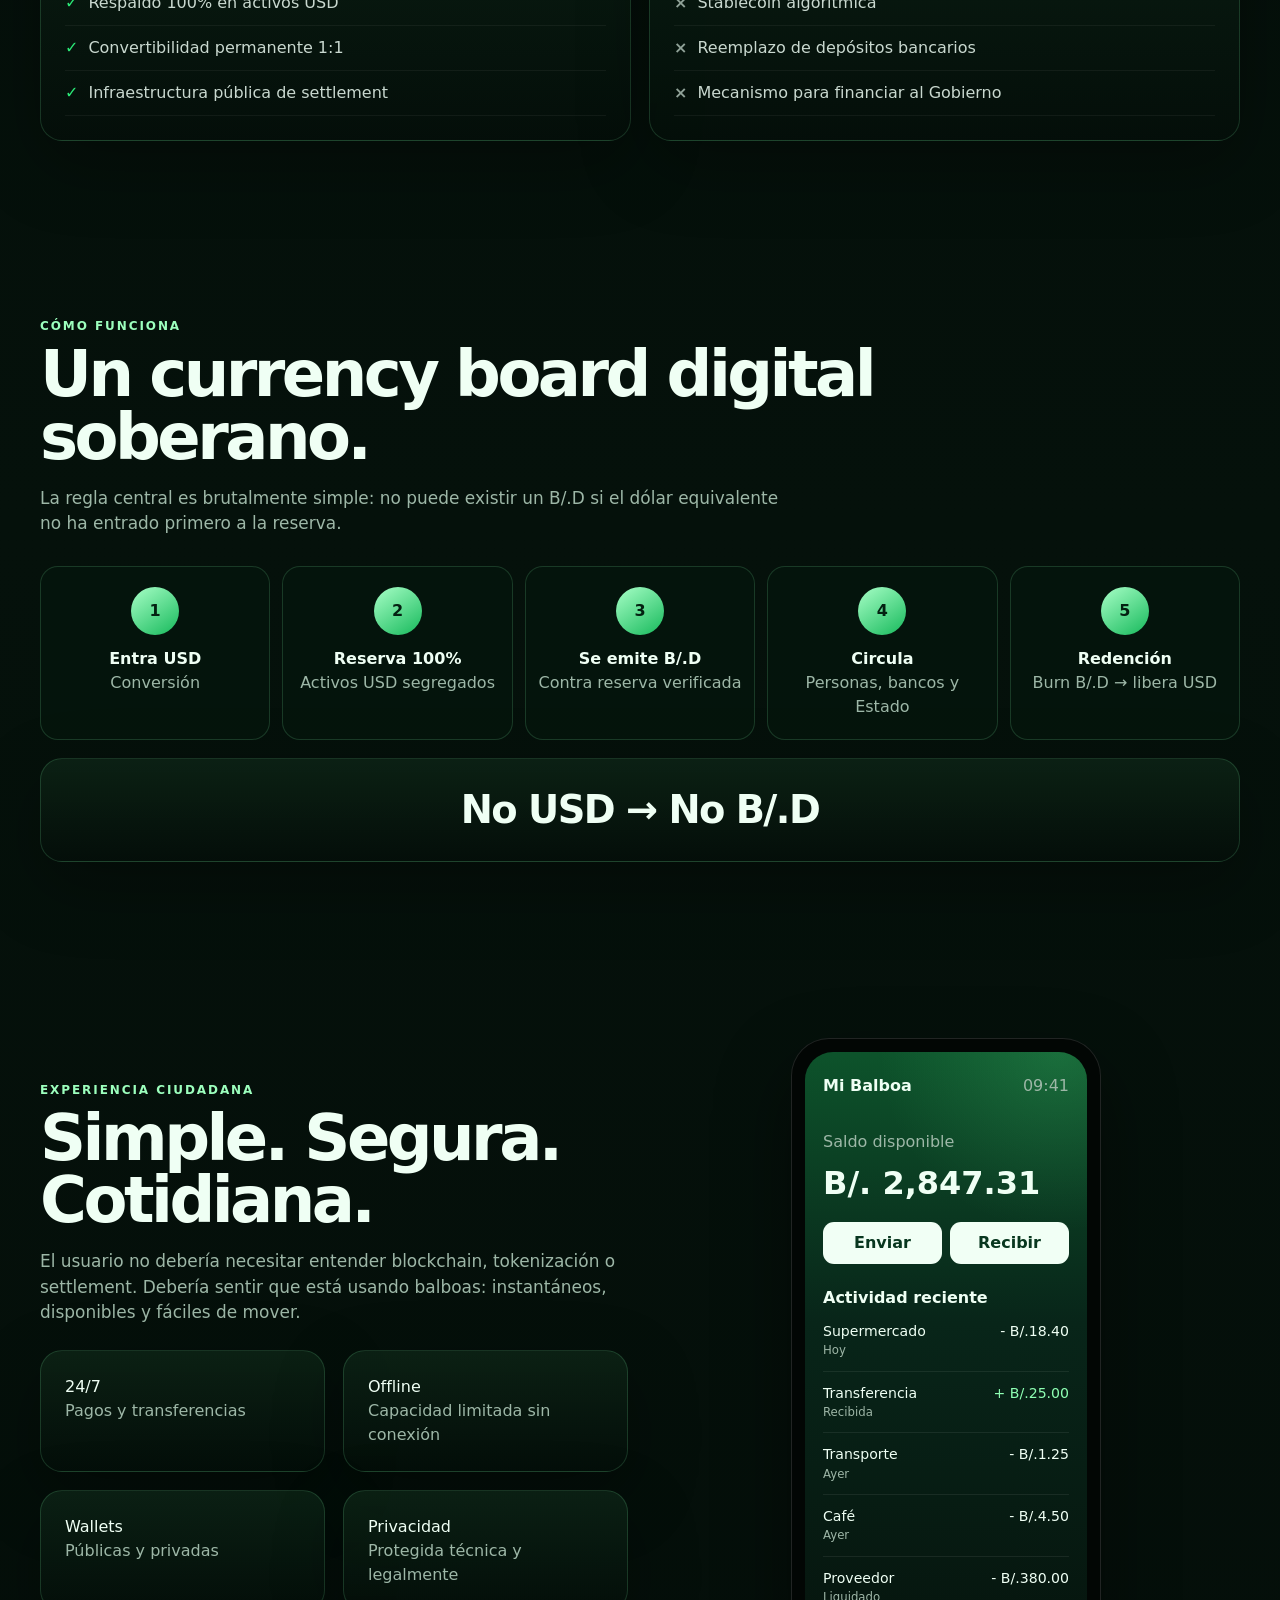
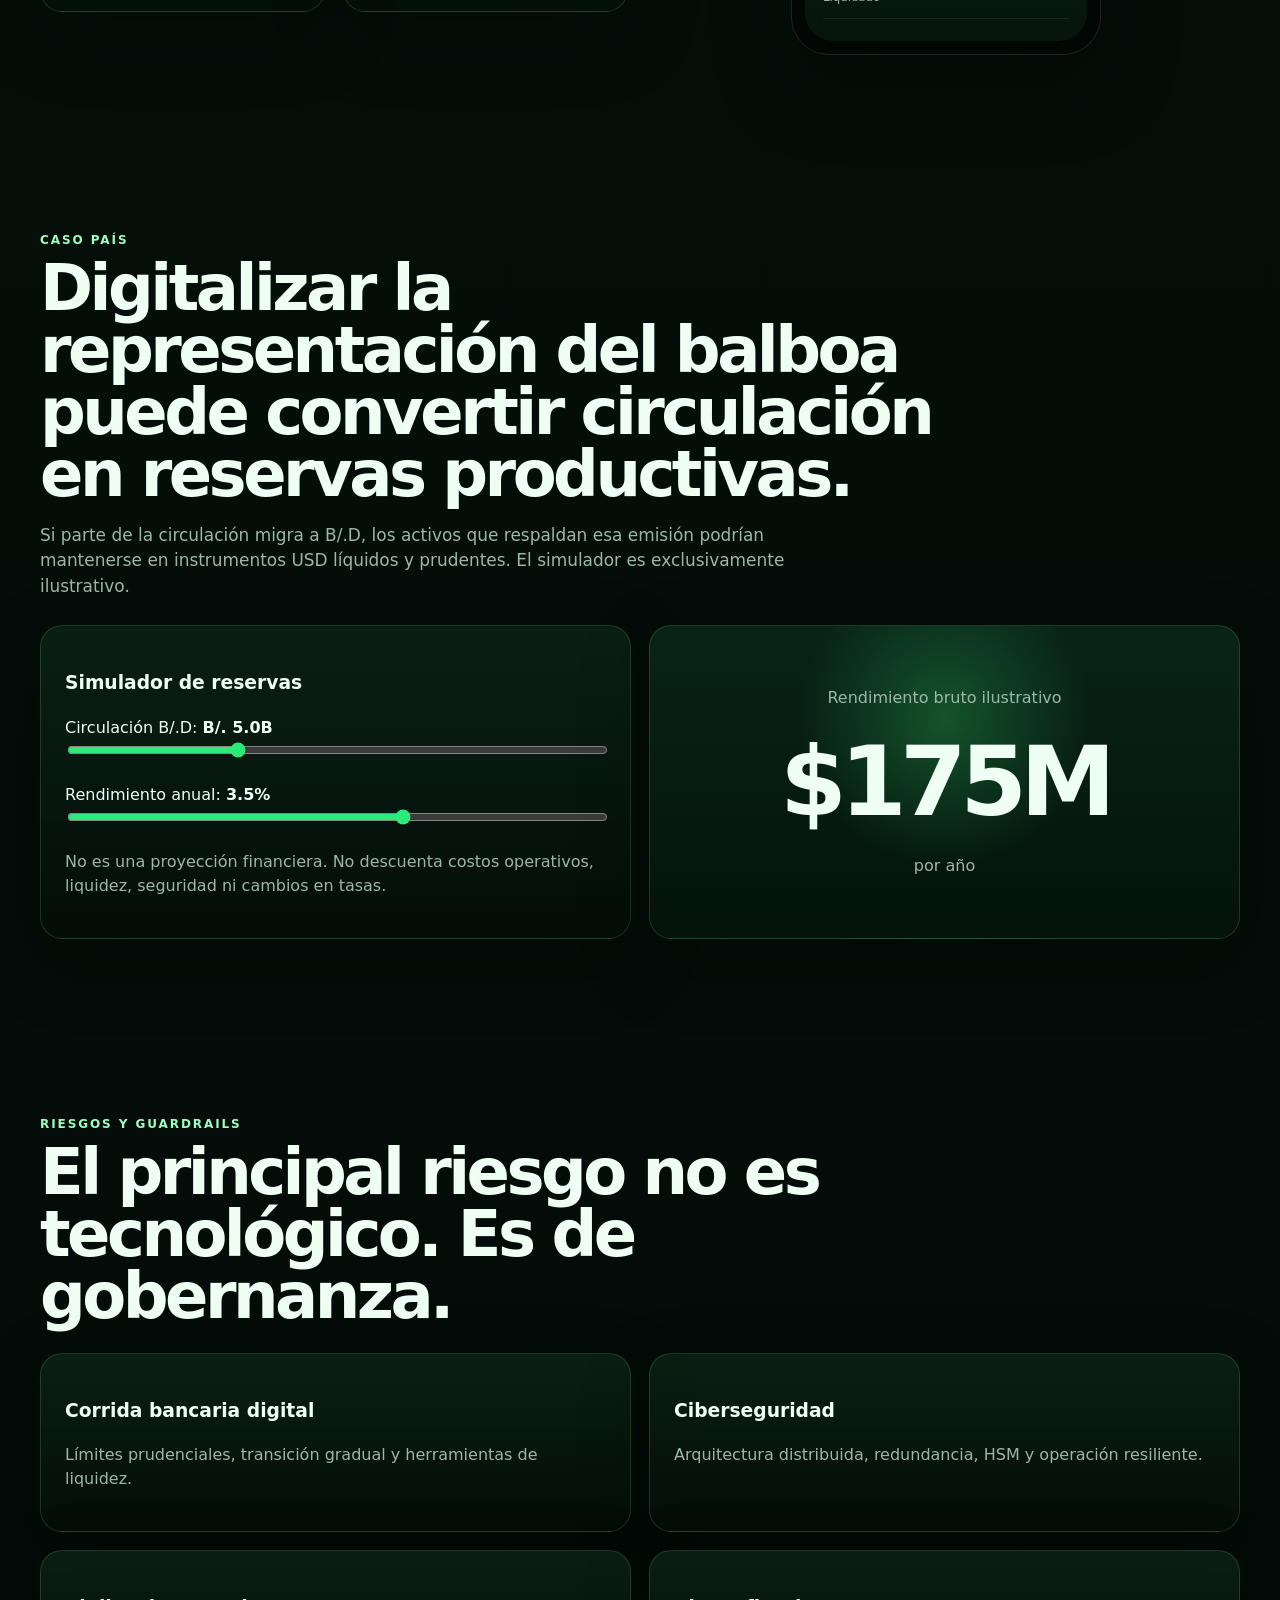
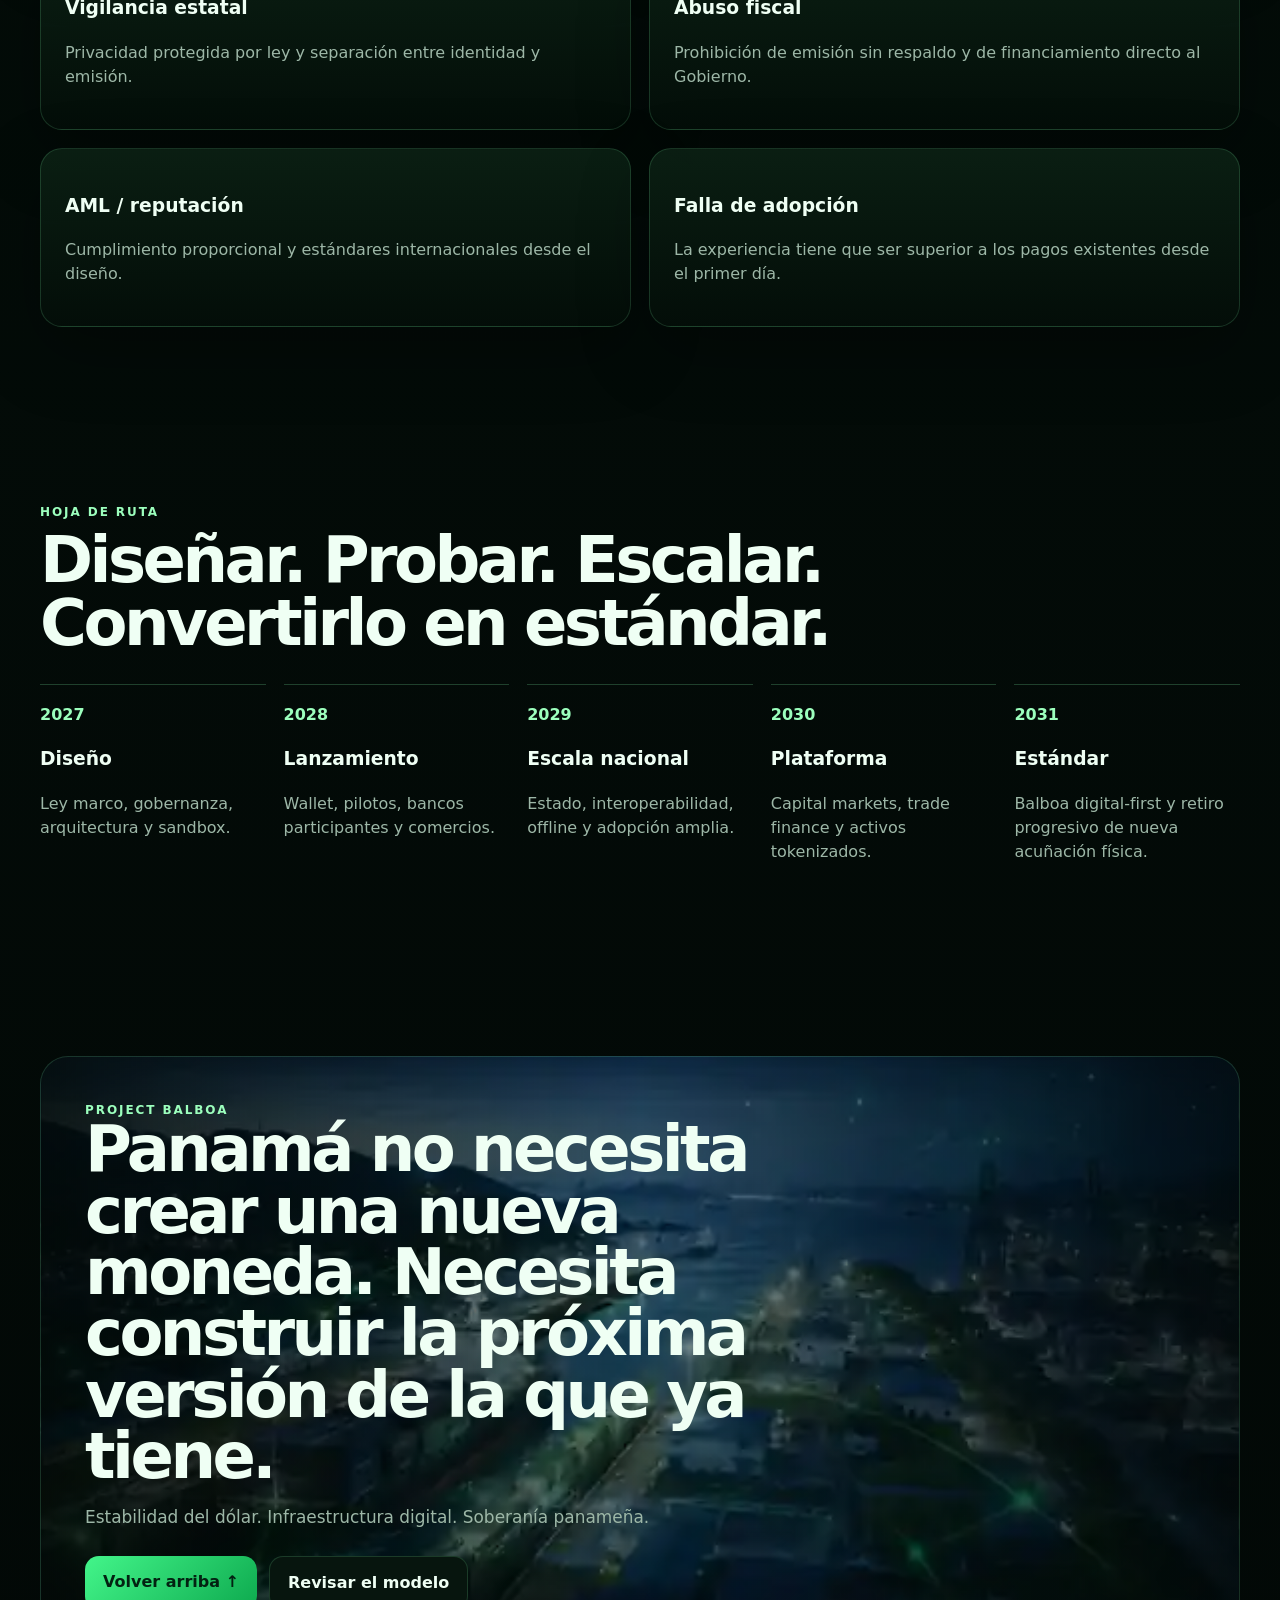
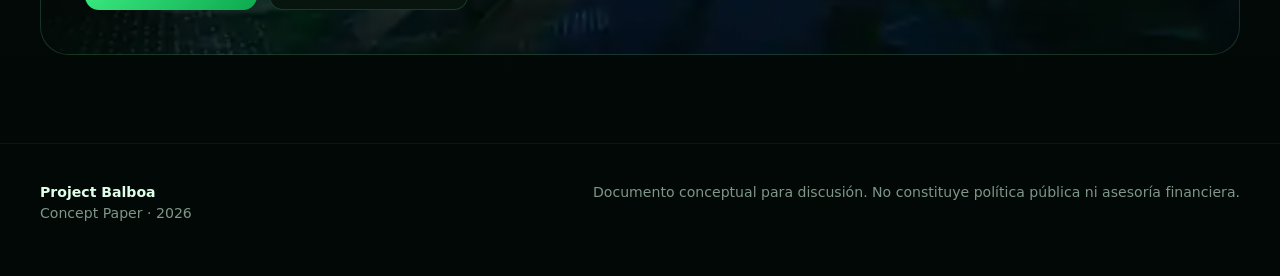
==== commit b9dd614d: "Fix image loading on GitHub Pages" ====
--- a/index.html
+++ b/index.html
@@ -7,15 +7,15 @@
 <meta name="description" content="Project Balboa — una infraestructura monetaria digital para Panamá.">
 <title>Project Balboa | Infraestructura Monetaria Digital para Panamá</title>
 <style>
-:root{--bg:#020806;--panel:#07140d;--panel2:#0a1d12;--text:#effff4;--muted:#9db7a7;--line:rgba(133,255,176,.16);--g:#2bea77;--g2:#9cffbd;--max:1200px;--r:22px}*{box-sizing:border-box}html{scroll-behavior:smooth}body{margin:0;background:radial-gradient(circle at 80% 0,rgba(37,255,119,.09),transparent 25%),linear-gradient(180deg,#020806,#05110b 45%,#020806);color:var(--text);font-family:Inter,ui-sans-serif,system-ui,-apple-system,"Segoe UI",sans-serif;line-height:1.5}a{color:inherit;text-decoration:none}img{display:block;width:100%}.wrap{width:min(var(--max),calc(100% - 40px));margin:auto}.section{padding:88px 0}.eyebrow{font-size:.75rem;letter-spacing:.16em;text-transform:uppercase;color:var(--g2);font-weight:800}.title{font-size:clamp(2.2rem,5vw,4.7rem);line-height:.97;letter-spacing:-.055em;margin:8px 0 18px;max-width:900px}.copy{max-width:760px;color:var(--muted);font-size:1.06rem}.grid{display:grid;gap:18px}.g2{grid-template-columns:repeat(2,minmax(0,1fr))}.g3{grid-template-columns:repeat(3,minmax(0,1fr))}.g4{grid-template-columns:repeat(4,minmax(0,1fr))}.card{border:1px solid var(--line);border-radius:var(--r);background:linear-gradient(180deg,rgba(14,39,24,.72),rgba(4,14,9,.8));overflow:hidden;box-shadow:0 24px 70px rgba(0,0,0,.3)}.pad{padding:24px}.muted{color:var(--muted)}.pill{display:inline-flex;padding:8px 12px;border-radius:999px;border:1px solid var(--line);background:rgba(35,103,61,.2);color:#e6fff0;font-size:.86rem;font-weight:750}.icon{width:44px;height:44px;border-radius:14px;display:grid;place-items:center;background:radial-gradient(circle at 35% 25%,#c5ffd7,#32ec7c 48%,#0b6c34 76%);color:#042111;font-weight:900;margin-bottom:14px;box-shadow:0 0 30px rgba(43,234,119,.2)}nav{position:sticky;top:0;z-index:50;background:rgba(2,8,6,.76);backdrop-filter:blur(18px);border-bottom:1px solid rgba(255,255,255,.05)}.nav{height:74px;display:flex;align-items:center;justify-content:space-between;gap:24px}.brand{font-weight:900;display:flex;align-items:center;gap:10px}.mark{width:34px;height:34px;border-radius:50%;display:grid;place-items:center;background:radial-gradient(circle,#c9ffda,#2ae575 42%,#0b6632 64%,#03130a 66%);color:#062313;font-size:.78rem}.links{display:flex;gap:22px;color:#bfd3c6;font-size:.92rem}.cta{padding:11px 15px;border-radius:12px;background:linear-gradient(135deg,#31ed7e,#0ca94c);color:#042112;font-weight:900}.hero{min-height:calc(100vh - 74px);display:flex;align-items:center;padding:66px 0 44px}.heroGrid{display:grid;grid-template-columns:1.02fr .98fr;gap:40px;align-items:center}.hero h1{font-size:clamp(3.4rem,7.5vw,7rem);line-height:.88;letter-spacing:-.075em;margin:12px 0 24px}.hero p{font-size:1.1rem;color:#c1d4c8;max-width:650px}.buttons{display:flex;gap:12px;flex-wrap:wrap;margin-top:26px}.btn{padding:14px 18px;border-radius:14px;border:1px solid var(--line);background:#07150e;font-weight:850}.btn.primary{background:linear-gradient(135deg,#43f58a,#0da94e);color:#032212;border:0}.heroVisual{position:relative;min-height:590px;border:1px solid var(--line);border-radius:30px;overflow:hidden;background:#06120c}.heroVisual img{position:absolute;inset:0;height:100%;object-fit:cover}.heroVisual:after{content:"";position:absolute;inset:0;background:linear-gradient(90deg,rgba(2,8,6,.76),rgba(2,8,6,.12)),linear-gradient(180deg,rgba(0,0,0,.03),rgba(0,0,0,.38))}.coin{position:absolute;right:28px;top:28px;z-index:2;width:122px;height:122px;border-radius:50%;display:grid;place-items:center;font-size:1.9rem;font-weight:900;background:radial-gradient(circle at 36% 28%,#d9ffe5,#4cff96 18%,#0e8f45 48%,#052b17 68%);border:1px solid rgba(217,255,229,.4);box-shadow:0 0 65px rgba(43,234,119,.38)}.float{position:absolute;z-index:2;padding:14px 16px;border-radius:15px;border:1px solid rgba(133,255,176,.22);background:rgba(4,16,10,.9);backdrop-filter:blur(10px)}.float b{display:block}.f1{left:22px;top:24px}.f2{left:22px;bottom:24px}.f3{right:22px;bottom:24px}.mosaic{display:grid;grid-template-columns:1.15fr .85fr;gap:18px}.photo{position:relative;min-height:330px}.photo.tall{min-height:520px}.photo img{height:100%;object-fit:cover}.photo:after{content:"";position:absolute;inset:0;background:linear-gradient(180deg,rgba(2,8,6,.02),rgba(2,8,6,.72))}.label{position:absolute;left:22px;bottom:20px;z-index:2;max-width:74%}.label h3{font-size:1.6rem;line-height:1.05;letter-spacing:-.035em;margin:5px 0}.stack{display:grid;gap:18px}.compare{display:grid;grid-template-columns:1fr 80px 1fr;gap:18px;align-items:stretch;margin-top:26px}.vs{display:grid;place-items:center}.vs span{width:64px;height:64px;border-radius:50%;display:grid;place-items:center;border:1px solid rgba(133,255,176,.3);background:#07180f;font-weight:900}ul.clean{list-style:none;padding:0;margin:16px 0 0}ul.clean li{padding:10px 0;border-bottom:1px solid rgba(255,255,255,.05);color:#c9d8cf}ul.clean li:before{content:"✓";color:var(--g);font-weight:900;margin-right:10px}ul.clean.no li:before{content:"×";color:#90a298}.rule{text-align:center;margin-top:18px;padding:22px;font-size:clamp(1.5rem,3vw,2.5rem);font-weight:900;letter-spacing:-.04em}.steps{display:grid;grid-template-columns:repeat(5,1fr);gap:12px;margin-top:30px}.step{text-align:center;padding:20px 12px;border-radius:18px;border:1px solid var(--line);background:rgba(6,23,14,.62)}.num{width:48px;height:48px;border-radius:50%;display:grid;place-items:center;margin:0 auto 12px;background:linear-gradient(145deg,#a8ffc7,#16b95b);color:#042112;font-weight:900}.experience{display:grid;grid-template-columns:1fr 1fr;gap:24px;align-items:center}.phone{width:310px;margin:auto;padding:13px;border-radius:38px;background:#020604;border:1px solid rgba(255,255,255,.12);box-shadow:0 30px 75px rgba(0,0,0,.44)}.screen{min-height:560px;border-radius:28px;padding:22px 18px;background:radial-gradient(circle at 90% 0,rgba(94,255,149,.16),transparent 28%),linear-gradient(180deg,#0d532b,#082519 46%,#06150e)}.balance{font-size:2rem;font-weight:900;margin:5px 0 15px}.actions{display:flex;gap:8px}.action{flex:1;text-align:center;background:#f1fff5;color:#08371f;border-radius:11px;padding:9px;font-weight:900}.tx{display:flex;justify-content:space-between;padding:11px 0;border-bottom:1px solid rgba(255,255,255,.07);font-size:.88rem}.tx small{display:block;color:#9eb6a7}.plus{color:#8effb3}.calc{display:grid;grid-template-columns:1fr 1fr;gap:18px;margin-top:26px}.range{margin:18px 0}input[type=range]{width:100%;accent-color:#2bea77}.result{min-height:300px;display:flex;flex-direction:column;justify-content:center;align-items:center;text-align:center;background:radial-gradient(circle at 50% 30%,rgba(61,255,126,.23),transparent 40%),linear-gradient(180deg,#092417,#04130b)}.result strong{font-size:clamp(3.2rem,8vw,6rem);letter-spacing:-.07em}.risk{display:grid;grid-template-columns:1fr 1fr;gap:18px;margin-top:26px}.timeline{display:grid;grid-template-columns:repeat(5,1fr);gap:18px;margin-top:30px}.phase{border-top:1px solid rgba(133,255,176,.22);padding-top:18px}.phase .year{color:var(--g2);font-weight:900}.closing{position:relative;padding:44px;border-radius:28px;overflow:hidden;border:1px solid var(--line);background:linear-gradient(90deg,rgba(2,8,6,.91),rgba(2,8,6,.48),rgba(2,8,6,.8)),url('assets/canal-logistics.svg') center/cover}.closing h2{font-size:clamp(2.5rem,5vw,4.8rem);line-height:.96;letter-spacing:-.055em;max-width:820px;margin:0 0 16px}footer{padding:38px 0 52px;border-top:1px solid rgba(255,255,255,.05);color:#7f9688;font-size:.88rem}.foot{display:flex;justify-content:space-between;gap:20px;flex-wrap:wrap}.reveal{opacity:0;transform:translateY(16px);transition:.65s ease}.reveal.on{opacity:1;transform:none}@media(max-width:900px){.links{display:none}.heroGrid,.mosaic,.g4,.g3,.g2,.experience,.calc,.risk,.compare{grid-template-columns:1fr}.steps,.timeline{grid-template-columns:1fr}.heroVisual{min-height:470px}.vs{padding:6px}}@media(max-width:620px){.wrap{width:min(var(--max),calc(100% - 24px))}.section{padding:64px 0}.hero{padding-top:42px}.hero h1{font-size:3.45rem}.heroVisual{min-height:410px}.coin{width:92px;height:92px;font-size:1.35rem;right:14px;top:14px}.float{font-size:.78rem;padding:10px}.f1,.f2{left:12px}.f3{right:12px}.closing{padding:26px}}
+:root{--bg:#020806;--panel:#07140d;--panel2:#0a1d12;--text:#effff4;--muted:#9db7a7;--line:rgba(133,255,176,.16);--g:#2bea77;--g2:#9cffbd;--max:1200px;--r:22px}*{box-sizing:border-box}html{scroll-behavior:smooth}body{margin:0;background:radial-gradient(circle at 80% 0,rgba(37,255,119,.09),transparent 25%),linear-gradient(180deg,#020806,#05110b 45%,#020806);color:var(--text);font-family:Inter,ui-sans-serif,system-ui,-apple-system,"Segoe UI",sans-serif;line-height:1.5}a{color:inherit;text-decoration:none}img{display:block;width:100%}.wrap{width:min(var(--max),calc(100% - 40px));margin:auto}.section{padding:88px 0}.eyebrow{font-size:.75rem;letter-spacing:.16em;text-transform:uppercase;color:var(--g2);font-weight:800}.title{font-size:clamp(2.2rem,5vw,4.7rem);line-height:.97;letter-spacing:-.055em;margin:8px 0 18px;max-width:900px}.copy{max-width:760px;color:var(--muted);font-size:1.06rem}.grid{display:grid;gap:18px}.g2{grid-template-columns:repeat(2,minmax(0,1fr))}.g3{grid-template-columns:repeat(3,minmax(0,1fr))}.g4{grid-template-columns:repeat(4,minmax(0,1fr))}.card{border:1px solid var(--line);border-radius:var(--r);background:linear-gradient(180deg,rgba(14,39,24,.72),rgba(4,14,9,.8));overflow:hidden;box-shadow:0 24px 70px rgba(0,0,0,.3)}.pad{padding:24px}.muted{color:var(--muted)}.pill{display:inline-flex;padding:8px 12px;border-radius:999px;border:1px solid var(--line);background:rgba(35,103,61,.2);color:#e6fff0;font-size:.86rem;font-weight:750}.icon{width:44px;height:44px;border-radius:14px;display:grid;place-items:center;background:radial-gradient(circle at 35% 25%,#c5ffd7,#32ec7c 48%,#0b6c34 76%);color:#042111;font-weight:900;margin-bottom:14px;box-shadow:0 0 30px rgba(43,234,119,.2)}nav{position:sticky;top:0;z-index:50;background:rgba(2,8,6,.76);backdrop-filter:blur(18px);border-bottom:1px solid rgba(255,255,255,.05)}.nav{height:74px;display:flex;align-items:center;justify-content:space-between;gap:24px}.brand{font-weight:900;display:flex;align-items:center;gap:10px}.mark{width:34px;height:34px;border-radius:50%;display:grid;place-items:center;background:radial-gradient(circle,#c9ffda,#2ae575 42%,#0b6632 64%,#03130a 66%);color:#062313;font-size:.78rem}.links{display:flex;gap:22px;color:#bfd3c6;font-size:.92rem}.cta{padding:11px 15px;border-radius:12px;background:linear-gradient(135deg,#31ed7e,#0ca94c);color:#042112;font-weight:900}.hero{min-height:calc(100vh - 74px);display:flex;align-items:center;padding:66px 0 44px}.heroGrid{display:grid;grid-template-columns:1.02fr .98fr;gap:40px;align-items:center}.hero h1{font-size:clamp(3.4rem,7.5vw,7rem);line-height:.88;letter-spacing:-.075em;margin:12px 0 24px}.hero p{font-size:1.1rem;color:#c1d4c8;max-width:650px}.buttons{display:flex;gap:12px;flex-wrap:wrap;margin-top:26px}.btn{padding:14px 18px;border-radius:14px;border:1px solid var(--line);background:#07150e;font-weight:850}.btn.primary{background:linear-gradient(135deg,#43f58a,#0da94e);color:#032212;border:0}.heroVisual{position:relative;min-height:590px;border:1px solid var(--line);border-radius:30px;overflow:hidden;background:#06120c}.heroVisual img{position:absolute;inset:0;height:100%;object-fit:cover}.heroVisual:after{content:"";position:absolute;inset:0;background:linear-gradient(90deg,rgba(2,8,6,.76),rgba(2,8,6,.12)),linear-gradient(180deg,rgba(0,0,0,.03),rgba(0,0,0,.38))}.coin{position:absolute;right:28px;top:28px;z-index:2;width:122px;height:122px;border-radius:50%;display:grid;place-items:center;font-size:1.9rem;font-weight:900;background:radial-gradient(circle at 36% 28%,#d9ffe5,#4cff96 18%,#0e8f45 48%,#052b17 68%);border:1px solid rgba(217,255,229,.4);box-shadow:0 0 65px rgba(43,234,119,.38)}.float{position:absolute;z-index:2;padding:14px 16px;border-radius:15px;border:1px solid rgba(133,255,176,.22);background:rgba(4,16,10,.9);backdrop-filter:blur(10px)}.float b{display:block}.f1{left:22px;top:24px}.f2{left:22px;bottom:24px}.f3{right:22px;bottom:24px}.mosaic{display:grid;grid-template-columns:1.15fr .85fr;gap:18px}.photo{position:relative;min-height:330px}.photo.tall{min-height:520px}.photo img{height:100%;object-fit:cover}.photo:after{content:"";position:absolute;inset:0;background:linear-gradient(180deg,rgba(2,8,6,.02),rgba(2,8,6,.72))}.label{position:absolute;left:22px;bottom:20px;z-index:2;max-width:74%}.label h3{font-size:1.6rem;line-height:1.05;letter-spacing:-.035em;margin:5px 0}.stack{display:grid;gap:18px}.compare{display:grid;grid-template-columns:1fr 80px 1fr;gap:18px;align-items:stretch;margin-top:26px}.vs{display:grid;place-items:center}.vs span{width:64px;height:64px;border-radius:50%;display:grid;place-items:center;border:1px solid rgba(133,255,176,.3);background:#07180f;font-weight:900}ul.clean{list-style:none;padding:0;margin:16px 0 0}ul.clean li{padding:10px 0;border-bottom:1px solid rgba(255,255,255,.05);color:#c9d8cf}ul.clean li:before{content:"✓";color:var(--g);font-weight:900;margin-right:10px}ul.clean.no li:before{content:"×";color:#90a298}.rule{text-align:center;margin-top:18px;padding:22px;font-size:clamp(1.5rem,3vw,2.5rem);font-weight:900;letter-spacing:-.04em}.steps{display:grid;grid-template-columns:repeat(5,1fr);gap:12px;margin-top:30px}.step{text-align:center;padding:20px 12px;border-radius:18px;border:1px solid var(--line);background:rgba(6,23,14,.62)}.num{width:48px;height:48px;border-radius:50%;display:grid;place-items:center;margin:0 auto 12px;background:linear-gradient(145deg,#a8ffc7,#16b95b);color:#042112;font-weight:900}.experience{display:grid;grid-template-columns:1fr 1fr;gap:24px;align-items:center}.phone{width:310px;margin:auto;padding:13px;border-radius:38px;background:#020604;border:1px solid rgba(255,255,255,.12);box-shadow:0 30px 75px rgba(0,0,0,.44)}.screen{min-height:560px;border-radius:28px;padding:22px 18px;background:radial-gradient(circle at 90% 0,rgba(94,255,149,.16),transparent 28%),linear-gradient(180deg,#0d532b,#082519 46%,#06150e)}.balance{font-size:2rem;font-weight:900;margin:5px 0 15px}.actions{display:flex;gap:8px}.action{flex:1;text-align:center;background:#f1fff5;color:#08371f;border-radius:11px;padding:9px;font-weight:900}.tx{display:flex;justify-content:space-between;padding:11px 0;border-bottom:1px solid rgba(255,255,255,.07);font-size:.88rem}.tx small{display:block;color:#9eb6a7}.plus{color:#8effb3}.calc{display:grid;grid-template-columns:1fr 1fr;gap:18px;margin-top:26px}.range{margin:18px 0}input[type=range]{width:100%;accent-color:#2bea77}.result{min-height:300px;display:flex;flex-direction:column;justify-content:center;align-items:center;text-align:center;background:radial-gradient(circle at 50% 30%,rgba(61,255,126,.23),transparent 40%),linear-gradient(180deg,#092417,#04130b)}.result strong{font-size:clamp(3.2rem,8vw,6rem);letter-spacing:-.07em}.risk{display:grid;grid-template-columns:1fr 1fr;gap:18px;margin-top:26px}.timeline{display:grid;grid-template-columns:repeat(5,1fr);gap:18px;margin-top:30px}.phase{border-top:1px solid rgba(133,255,176,.22);padding-top:18px}.phase .year{color:var(--g2);font-weight:900}.closing{position:relative;padding:44px;border-radius:28px;overflow:hidden;border:1px solid var(--line);background:linear-gradient(90deg,rgba(2,8,6,.91),rgba(2,8,6,.48),rgba(2,8,6,.8)),url('assets/canal-logistics.webp') center/cover}.closing h2{font-size:clamp(2.5rem,5vw,4.8rem);line-height:.96;letter-spacing:-.055em;max-width:820px;margin:0 0 16px}footer{padding:38px 0 52px;border-top:1px solid rgba(255,255,255,.05);color:#7f9688;font-size:.88rem}.foot{display:flex;justify-content:space-between;gap:20px;flex-wrap:wrap}.reveal{opacity:0;transform:translateY(16px);transition:.65s ease}.reveal.on{opacity:1;transform:none}@media(max-width:900px){.links{display:none}.heroGrid,.mosaic,.g4,.g3,.g2,.experience,.calc,.risk,.compare{grid-template-columns:1fr}.steps,.timeline{grid-template-columns:1fr}.heroVisual{min-height:470px}.vs{padding:6px}}@media(max-width:620px){.wrap{width:min(var(--max),calc(100% - 24px))}.section{padding:64px 0}.hero{padding-top:42px}.hero h1{font-size:3.45rem}.heroVisual{min-height:410px}.coin{width:92px;height:92px;font-size:1.35rem;right:14px;top:14px}.float{font-size:.78rem;padding:10px}.f1,.f2{left:12px}.f3{right:12px}.closing{padding:26px}}
 </style>
 </head>
 <body>
 <nav><div class="wrap nav"><a class="brand" href="#inicio"><span class="mark">B/.</span>Project Balboa</a><div class="links"><a href="#oportunidad">Oportunidad</a><a href="#como">Cómo funciona</a><a href="#experiencia">Experiencia</a><a href="#caso">Caso país</a><a href="#riesgos">Riesgos</a><a href="#hoja">Hoja de ruta</a></div><a class="cta" href="#como">Explorar</a></div></nav>
 <main id="inicio">
-<section class="hero"><div class="wrap heroGrid"><div class="reveal"><div class="eyebrow">Concept Paper · Discussion Draft · 2026</div><h1>Panamá no necesita una moneda nueva.</h1><p>Project Balboa propone una representación digital soberana del balboa, respaldada 100% por activos en dólares estadounidenses y diseñada como infraestructura pública de pagos, liquidación y confianza.</p><div class="buttons"><a class="btn primary" href="#como">Entender el modelo →</a><a class="btn" href="#caso">Ver el caso país</a></div><div class="buttons"><span class="pill">Estabilidad del dólar</span><span class="pill">Infraestructura digital</span><span class="pill">Soberanía panameña</span></div></div><div class="heroVisual reveal"><img src="assets/hero-panama.svg" alt="Panamá y su infraestructura digital"><div class="coin">B/.D</div><div class="float f1">Paridad<b>1:1 con USD</b></div><div class="float f2">Liquidación<b>24/7/365</b></div><div class="float f3">Respaldo<b>100% en USD</b></div></div></div></section>
+<section class="hero"><div class="wrap heroGrid"><div class="reveal"><div class="eyebrow">Concept Paper · Discussion Draft · 2026</div><h1>Panamá no necesita una moneda nueva.</h1><p>Project Balboa propone una representación digital soberana del balboa, respaldada 100% por activos en dólares estadounidenses y diseñada como infraestructura pública de pagos, liquidación y confianza.</p><div class="buttons"><a class="btn primary" href="#como">Entender el modelo →</a><a class="btn" href="#caso">Ver el caso país</a></div><div class="buttons"><span class="pill">Estabilidad del dólar</span><span class="pill">Infraestructura digital</span><span class="pill">Soberanía panameña</span></div></div><div class="heroVisual reveal"><img src="assets/hero-panama.webp" alt="Panamá y su infraestructura digital"><div class="coin">B/.D</div><div class="float f1">Paridad<b>1:1 con USD</b></div><div class="float f2">Liquidación<b>24/7/365</b></div><div class="float f3">Respaldo<b>100% en USD</b></div></div></div></section>
 <section id="oportunidad" class="section"><div class="wrap"><div class="eyebrow reveal">La oportunidad</div><h2 class="title reveal">Modernizar el dinero sin desdolarizar la economía.</h2><p class="copy reveal">Panamá ya tiene la disciplina monetaria. Project Balboa no pretende reinventarla: propone modernizar los rails sobre los cuales circula el dinero.</p><div class="grid g4" style="margin-top:30px"><div class="card reveal"><div class="pad"><div class="icon">1:1</div><h3>Paridad permanente</h3><p class="muted">Cada B/.D existiría contra el equivalente exacto en activos USD.</p></div></div><div class="card reveal"><div class="pad"><div class="icon">⛔</div><h3>Sin emisión discrecional</h3><p class="muted">No hay una nueva máquina de imprimir dinero.</p></div></div><div class="card reveal"><div class="pad"><div class="icon">24</div><h3>Settlement instantáneo</h3><p class="muted">Pagos y liquidación en tiempo real, todos los días.</p></div></div><div class="card reveal"><div class="pad"><div class="icon">API</div><h3>Infraestructura común</h3><p class="muted">Bancos, fintechs, comercios y Estado sobre estándares interoperables.</p></div></div></div></div></section>
-<section class="section"><div class="wrap"><div class="mosaic"><article class="card photo tall reveal"><img src="assets/trust-vault.svg" alt="Bóveda y sistema de monitoreo"><div class="label"><div class="eyebrow">Confianza por diseño</div><h3>Respaldo, auditoría y seguridad no pueden ser una nota al pie.</h3><p>El fundamento del sistema es institucional antes que tecnológico.</p></div></article><div class="stack"><article class="card photo reveal"><img src="assets/payments-cafe.svg" alt="Pago digital cotidiano"><div class="label"><div class="eyebrow">Experiencia cotidiana</div><h3>Si parece complejo, ya perdió.</h3><p>Debe sentirse como dinero, no como crypto.</p></div></article><article class="card photo reveal"><img src="assets/canal-logistics.svg" alt="Canal de Panamá y logística"><div class="label"><div class="eyebrow">Plataforma país</div><h3>Panamá ya sabe operar infraestructura crítica global.</h3><p>La próxima capa puede ser monetaria y digital.</p></div></article></div></div></div></section>
+<section class="section"><div class="wrap"><div class="mosaic"><article class="card photo tall reveal"><img src="assets/trust-vault.webp" alt="Bóveda y sistema de monitoreo"><div class="label"><div class="eyebrow">Confianza por diseño</div><h3>Respaldo, auditoría y seguridad no pueden ser una nota al pie.</h3><p>El fundamento del sistema es institucional antes que tecnológico.</p></div></article><div class="stack"><article class="card photo reveal"><img src="assets/payments-cafe.webp" alt="Pago digital cotidiano"><div class="label"><div class="eyebrow">Experiencia cotidiana</div><h3>Si parece complejo, ya perdió.</h3><p>Debe sentirse como dinero, no como crypto.</p></div></article><article class="card photo reveal"><img src="assets/canal-logistics.webp" alt="Canal de Panamá y logística"><div class="label"><div class="eyebrow">Plataforma país</div><h3>Panamá ya sabe operar infraestructura crítica global.</h3><p>La próxima capa puede ser monetaria y digital.</p></div></article></div></div></div></section>
 <section class="section"><div class="wrap"><div class="eyebrow reveal">Panamá hoy vs Project Balboa</div><div class="compare"><div class="card reveal"><div class="pad"><span class="pill">PANAMÁ HOY</span><h3>Capas fragmentadas.</h3><ul class="clean no"><li>Procesos y conciliaciones dispersas</li><li>Horarios de liquidación</li><li>Infraestructura poco interoperable</li><li>Costos variables de intermediación</li><li>Dependencia de rails heredados</li></ul></div></div><div class="vs reveal"><span>VS</span></div><div class="card reveal"><div class="pad"><span class="pill">PROJECT BALBOA</span><h3>Una capa monetaria común.</h3><ul class="clean"><li>B/.D como dinero soberano digital</li><li>Settlement instantáneo 24/7</li><li>Interoperabilidad nacional</li><li>Privacidad y resiliencia por diseño</li><li>Compatible con banca y fintechs</li></ul></div></div></div><div class="grid g2" style="margin-top:18px"><div class="card reveal"><div class="pad"><h3>Qué es</h3><ul class="clean"><li>Representación digital del balboa</li><li>Respaldo 100% en activos USD</li><li>Convertibilidad permanente 1:1</li><li>Infraestructura pública de settlement</li></ul></div></div><div class="card reveal"><div class="pad"><h3>Qué no es</h3><ul class="clean no"><li>Criptomoneda especulativa</li><li>Stablecoin algorítmica</li><li>Reemplazo de depósitos bancarios</li><li>Mecanismo para financiar al Gobierno</li></ul></div></div></div></div></section>
 <section id="como" class="section"><div class="wrap"><div class="eyebrow reveal">Cómo funciona</div><h2 class="title reveal">Un currency board digital soberano.</h2><p class="copy reveal">La regla central es brutalmente simple: no puede existir un B/.D si el dólar equivalente no ha entrado primero a la reserva.</p><div class="steps"><div class="step reveal"><div class="num">1</div><b>Entra USD</b><div class="muted">Conversión</div></div><div class="step reveal"><div class="num">2</div><b>Reserva 100%</b><div class="muted">Activos USD segregados</div></div><div class="step reveal"><div class="num">3</div><b>Se emite B/.D</b><div class="muted">Contra reserva verificada</div></div><div class="step reveal"><div class="num">4</div><b>Circula</b><div class="muted">Personas, bancos y Estado</div></div><div class="step reveal"><div class="num">5</div><b>Redención</b><div class="muted">Burn B/.D → libera USD</div></div></div><div class="card rule reveal">No USD → No B/.D</div></div></section>
 <section id="experiencia" class="section"><div class="wrap experience"><div class="reveal"><div class="eyebrow">Experiencia ciudadana</div><h2 class="title">Simple. Segura. Cotidiana.</h2><p class="copy">El usuario no debería necesitar entender blockchain, tokenización o settlement. Debería sentir que está usando balboas: instantáneos, disponibles y fáciles de mover.</p><div class="grid g2" style="margin-top:24px"><div class="card"><div class="pad"><div class="stat">24/7</div><div class="muted">Pagos y transferencias</div></div></div><div class="card"><div class="pad"><div class="stat">Offline</div><div class="muted">Capacidad limitada sin conexión</div></div></div><div class="card"><div class="pad"><div class="stat">Wallets</div><div class="muted">Públicas y privadas</div></div></div><div class="card"><div class="pad"><div class="stat">Privacidad</div><div class="muted">Protegida técnica y legalmente</div></div></div></div></div><div class="phone reveal"><div class="screen"><div style="display:flex;justify-content:space-between"><b>Mi Balboa</b><span class="muted">09:41</span></div><div class="muted" style="margin-top:32px">Saldo disponible</div><div class="balance">B/. 2,847.31</div><div class="actions"><div class="action">Enviar</div><div class="action">Recibir</div></div><div style="margin-top:22px;font-weight:800">Actividad reciente</div><div class="tx"><div>Supermercado<small>Hoy</small></div><div>- B/.18.40</div></div><div class="tx"><div>Transferencia<small>Recibida</small></div><div class="plus">+ B/.25.00</div></div><div class="tx"><div>Transporte<small>Ayer</small></div><div>- B/.1.25</div></div><div class="tx"><div>Café<small>Ayer</small></div><div>- B/.4.50</div></div><div class="tx"><div>Proveedor<small>Liquidado</small></div><div>- B/.380.00</div></div></div></div></div></section>
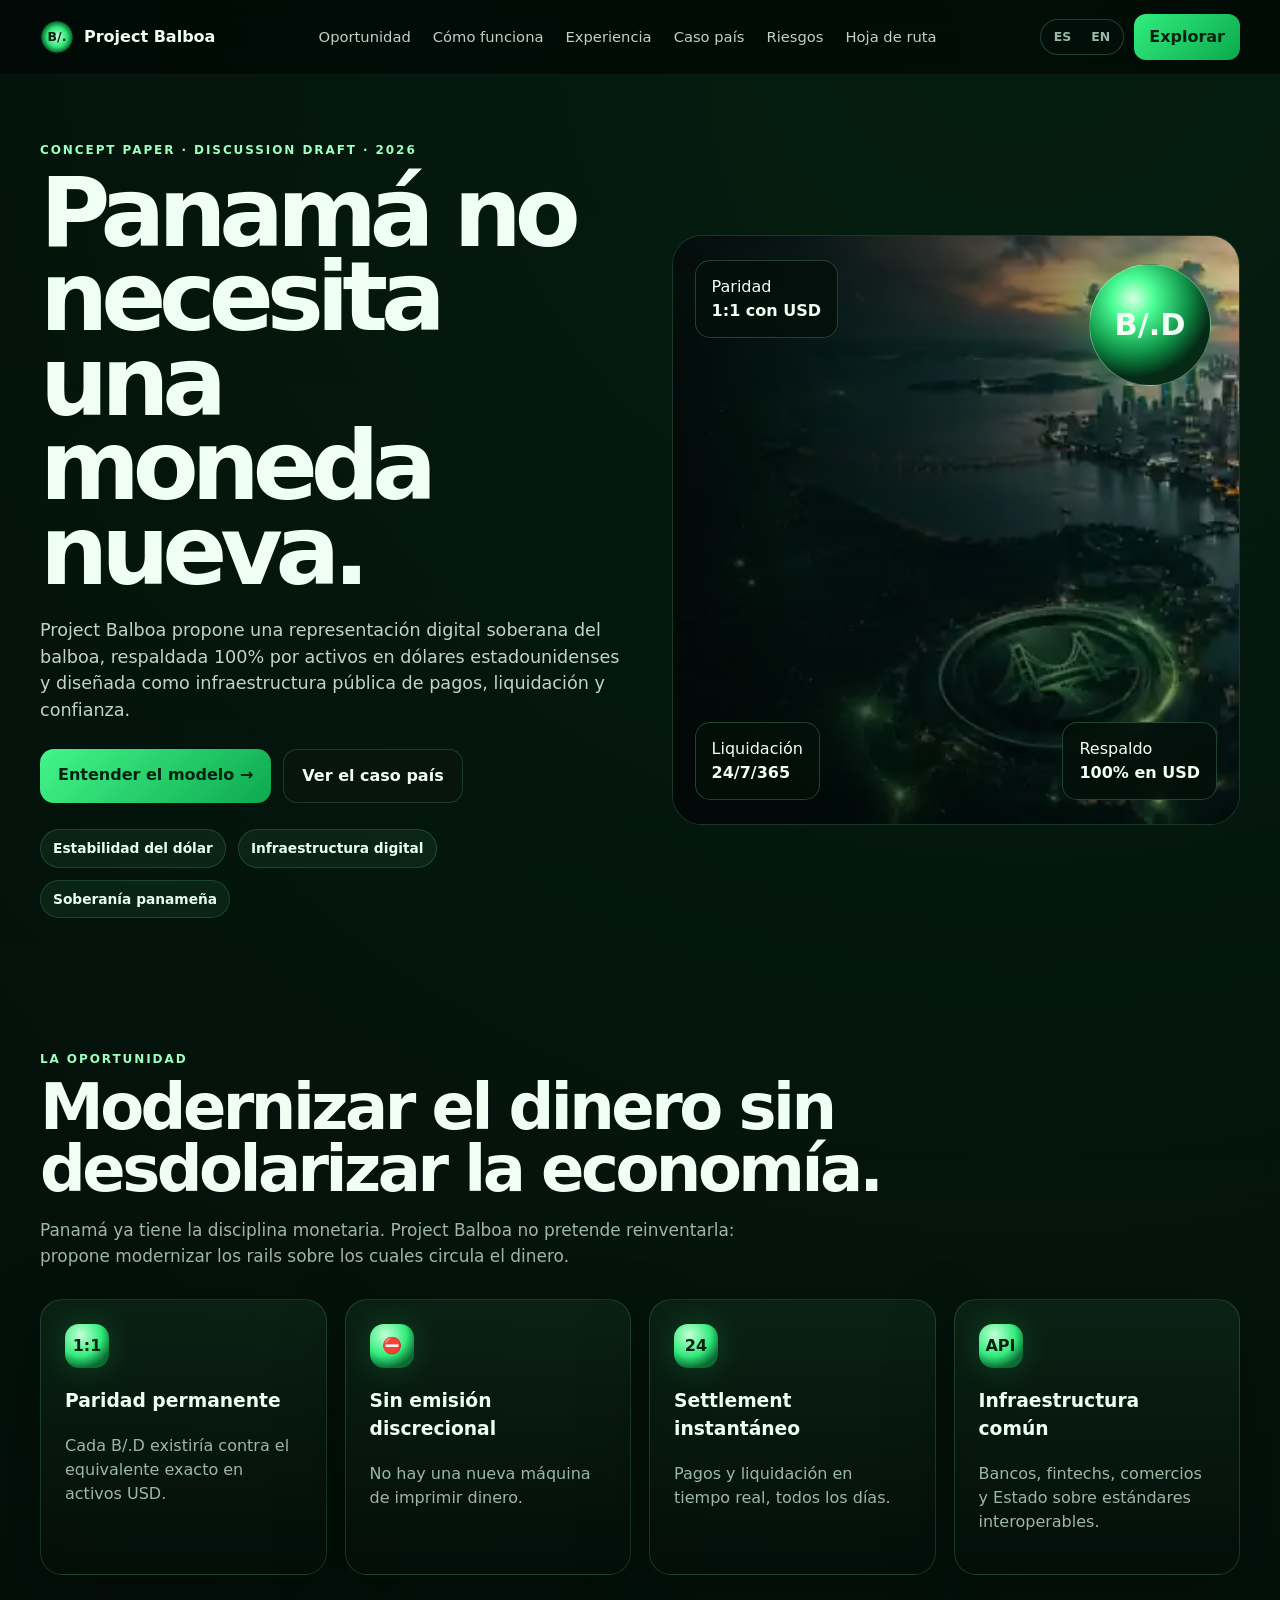
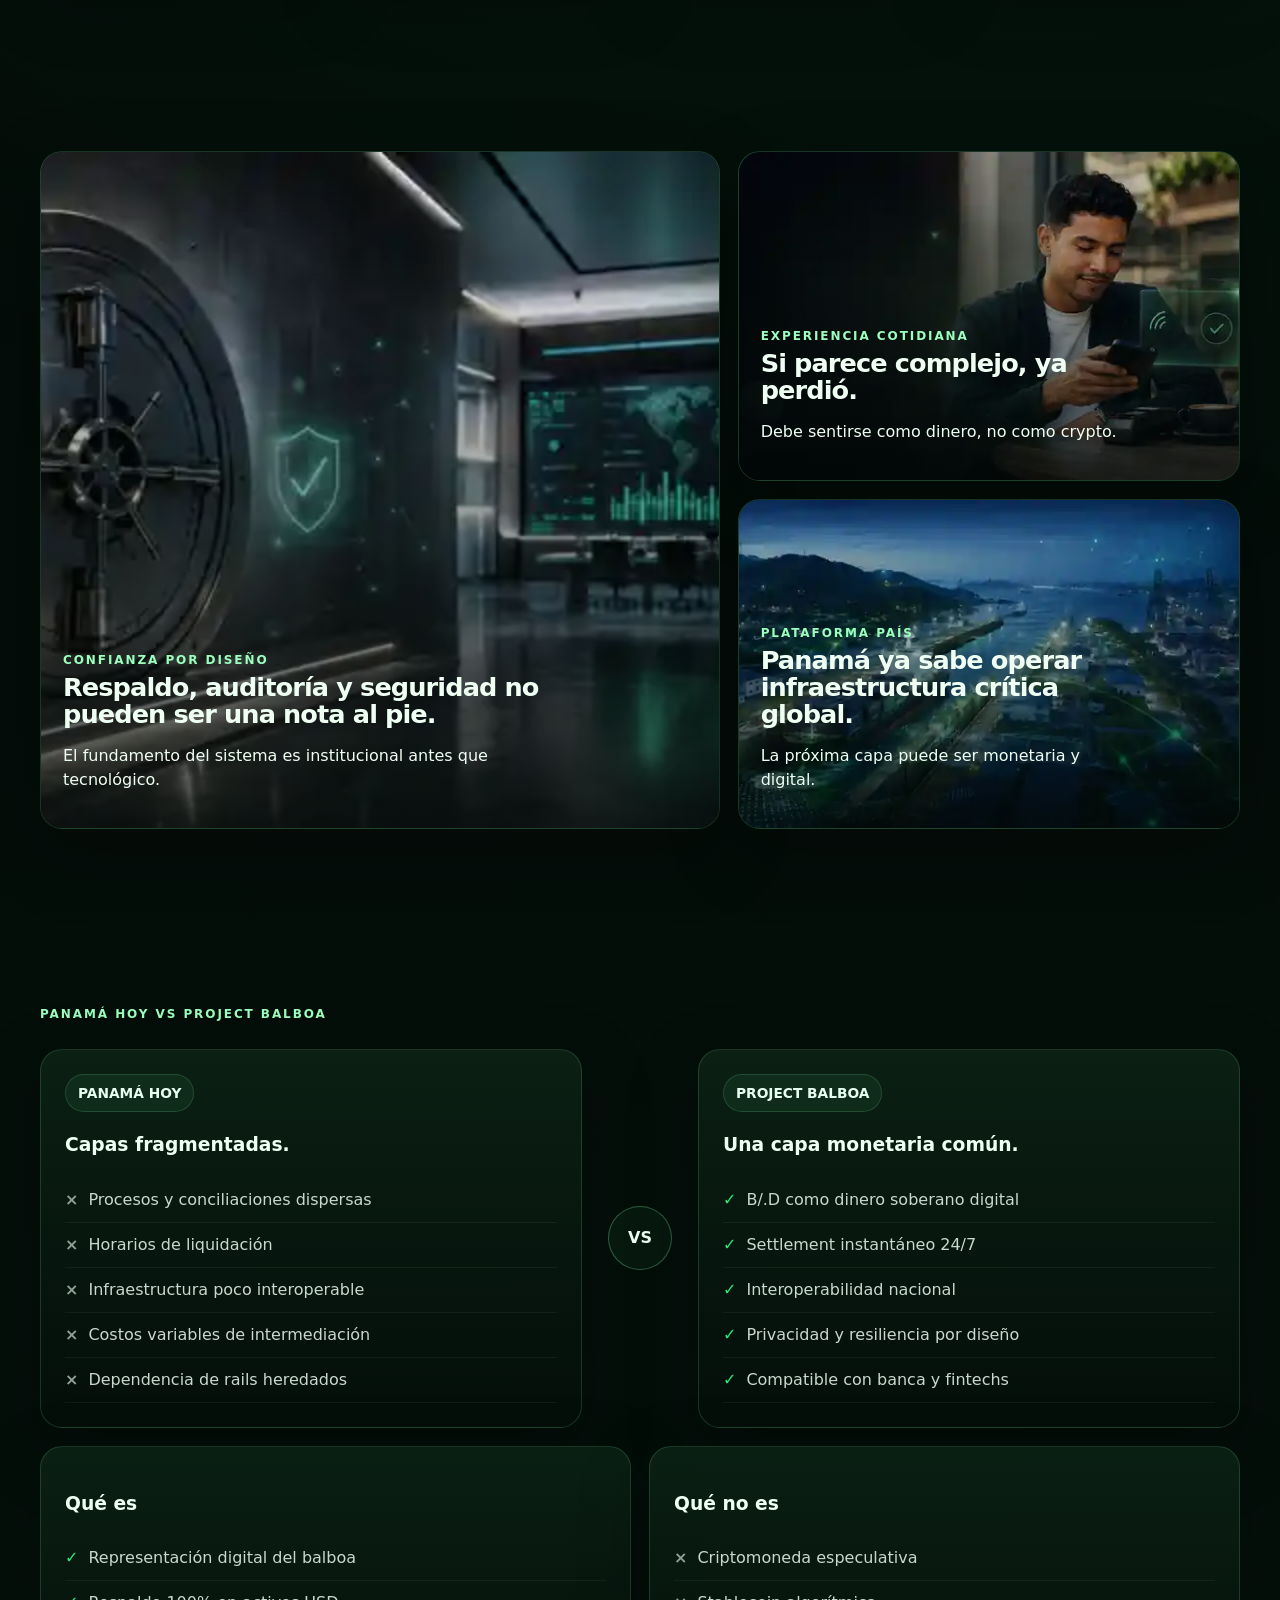
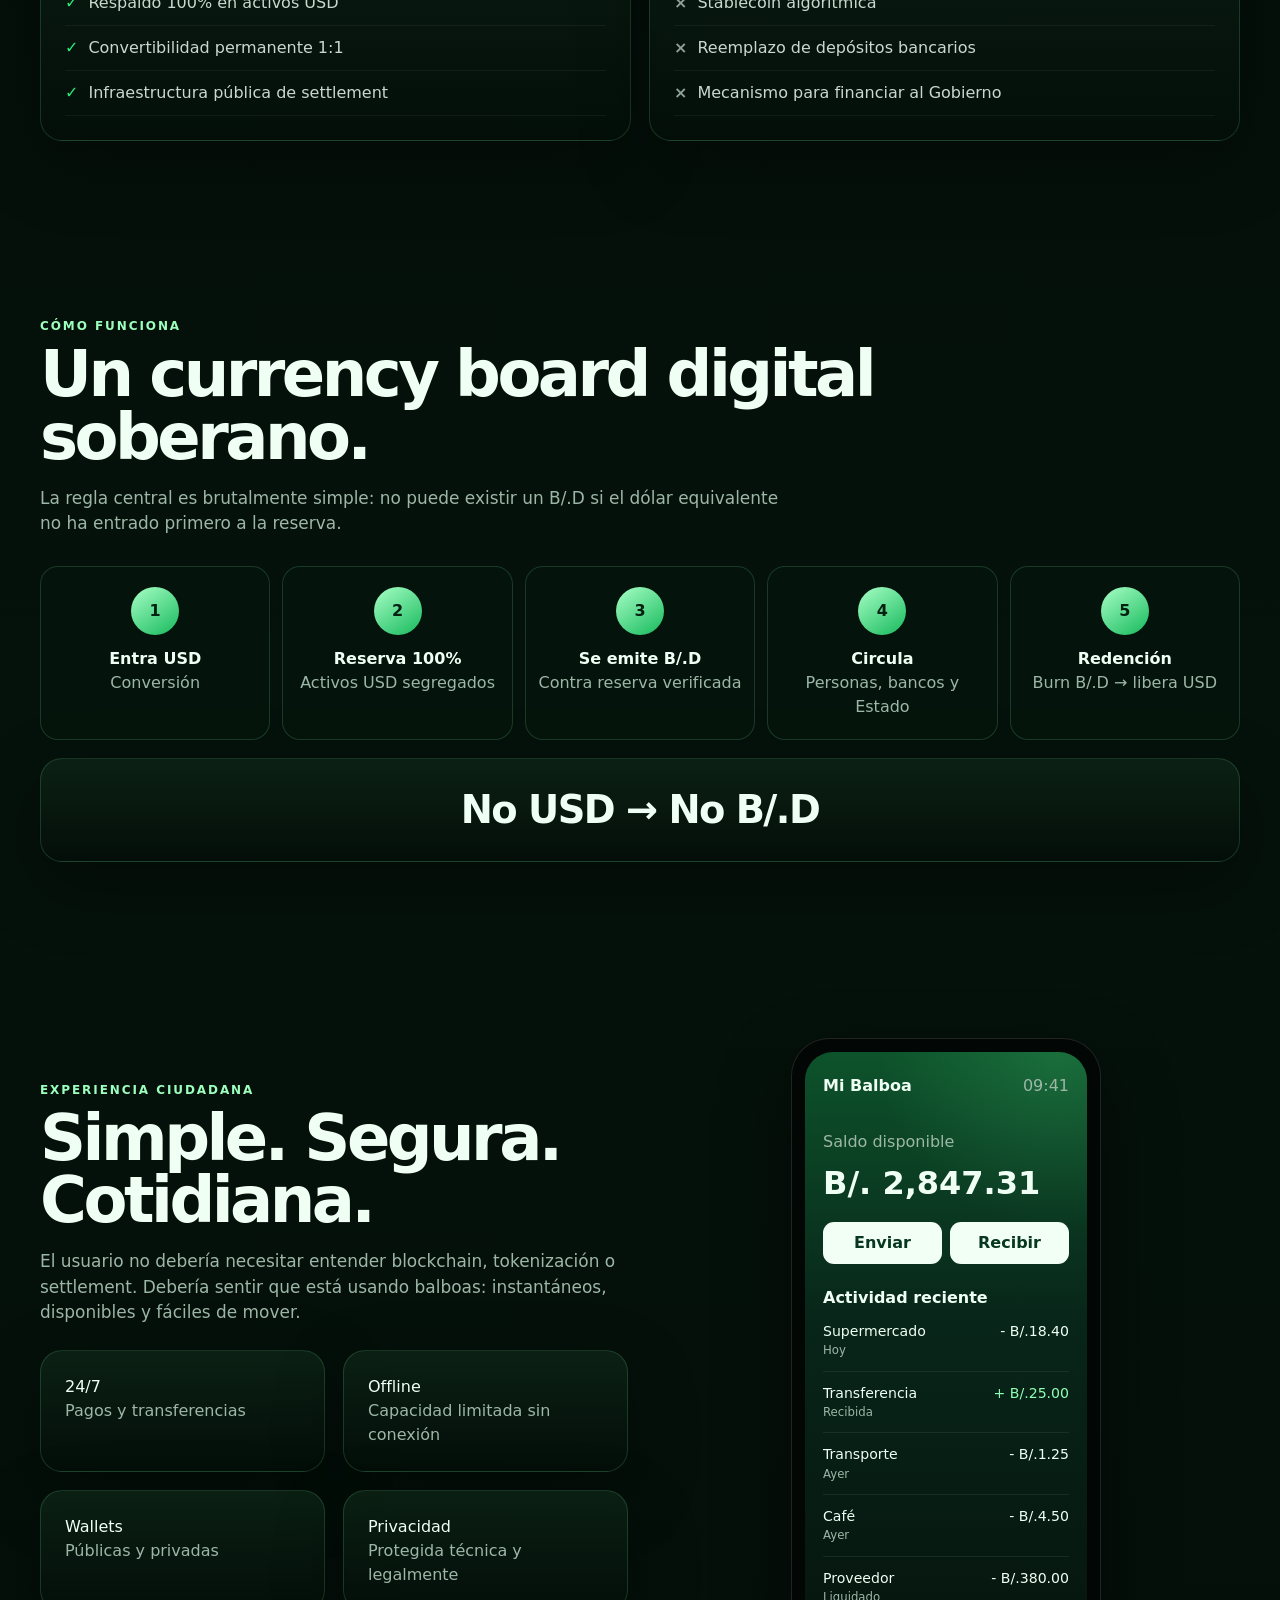
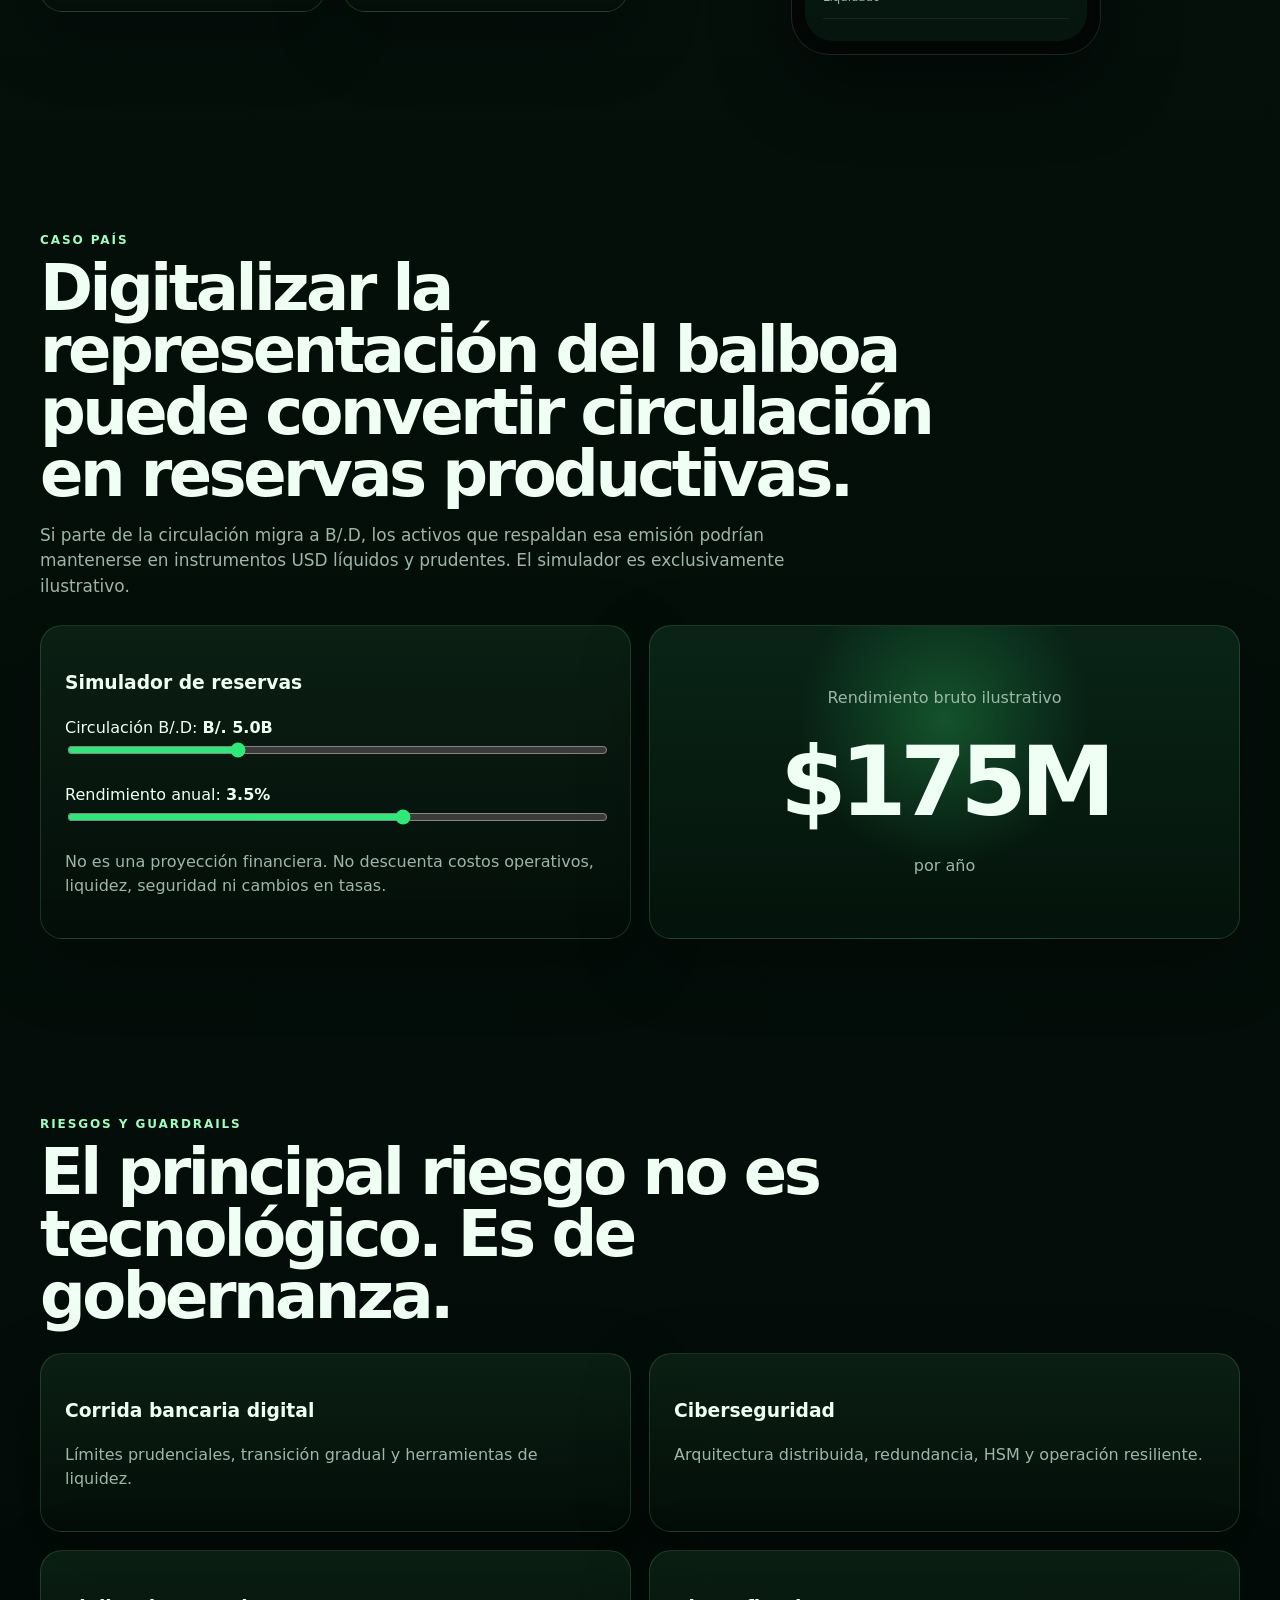
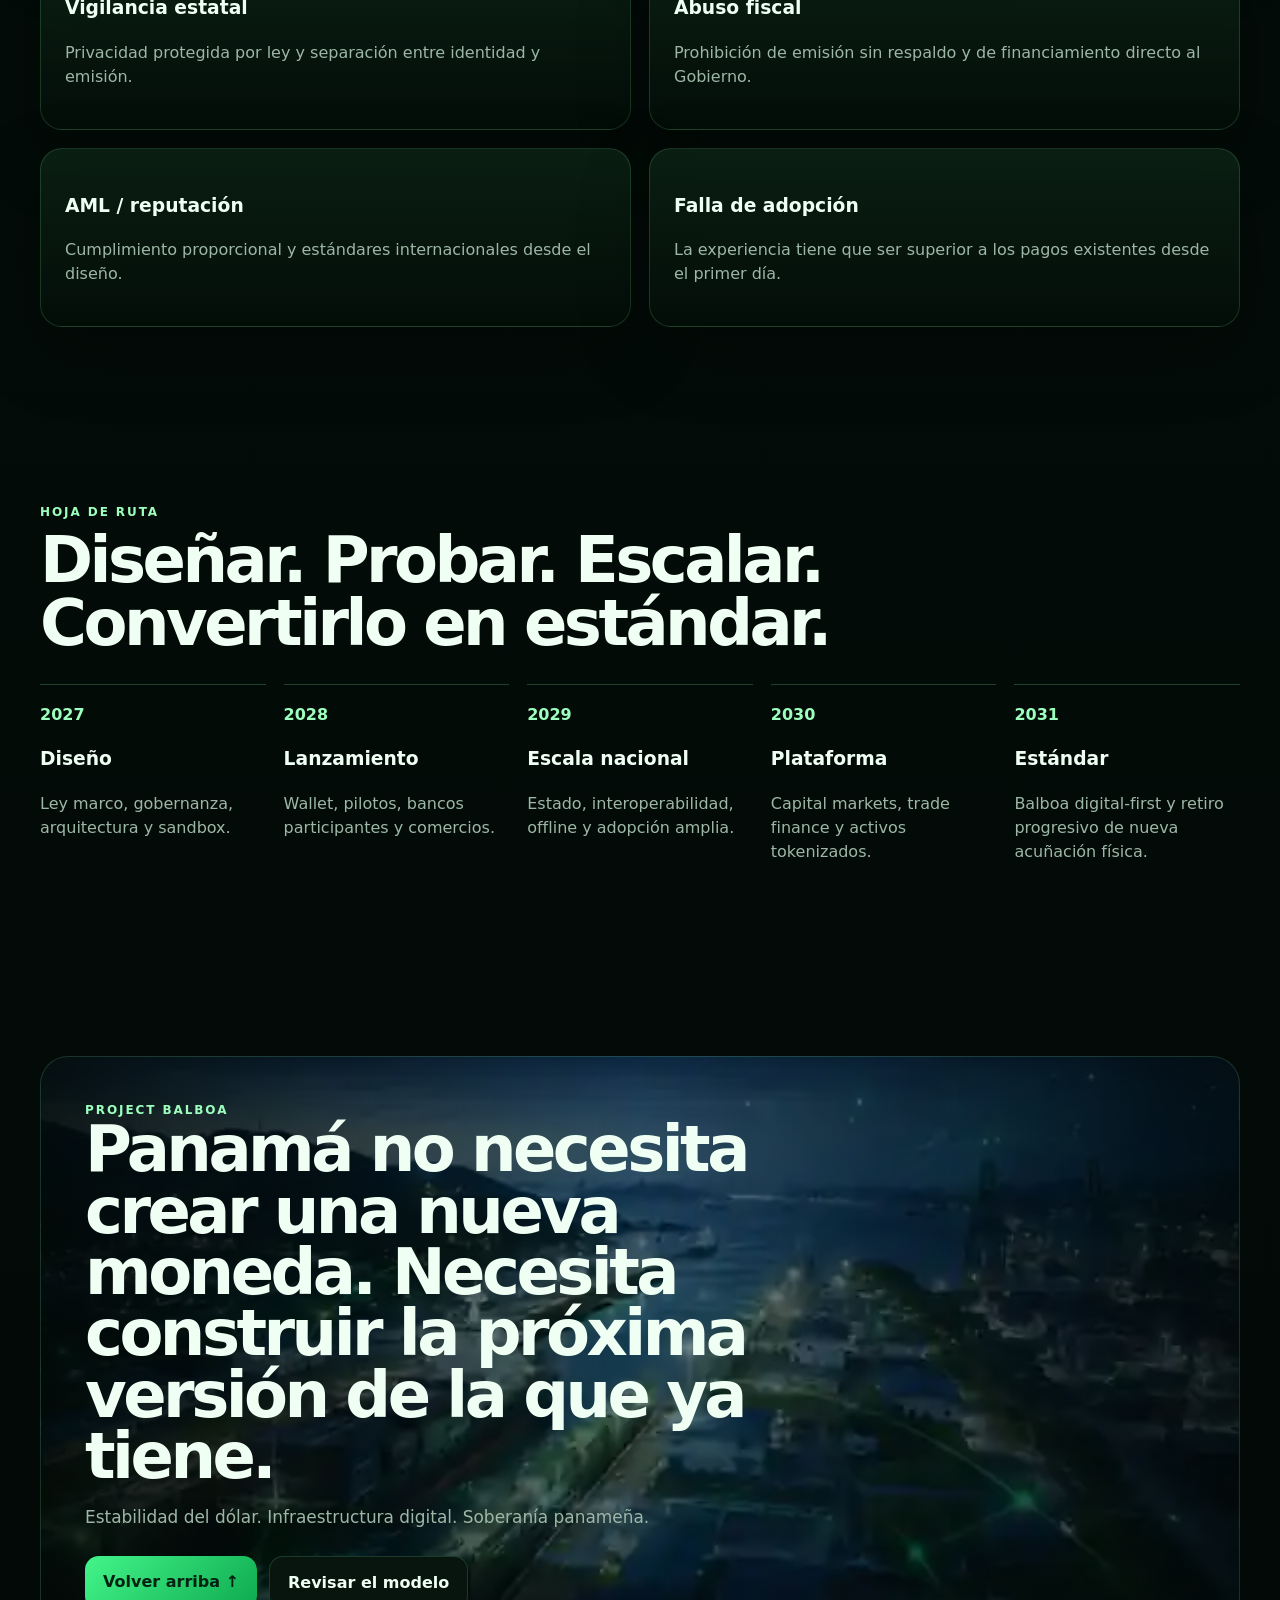
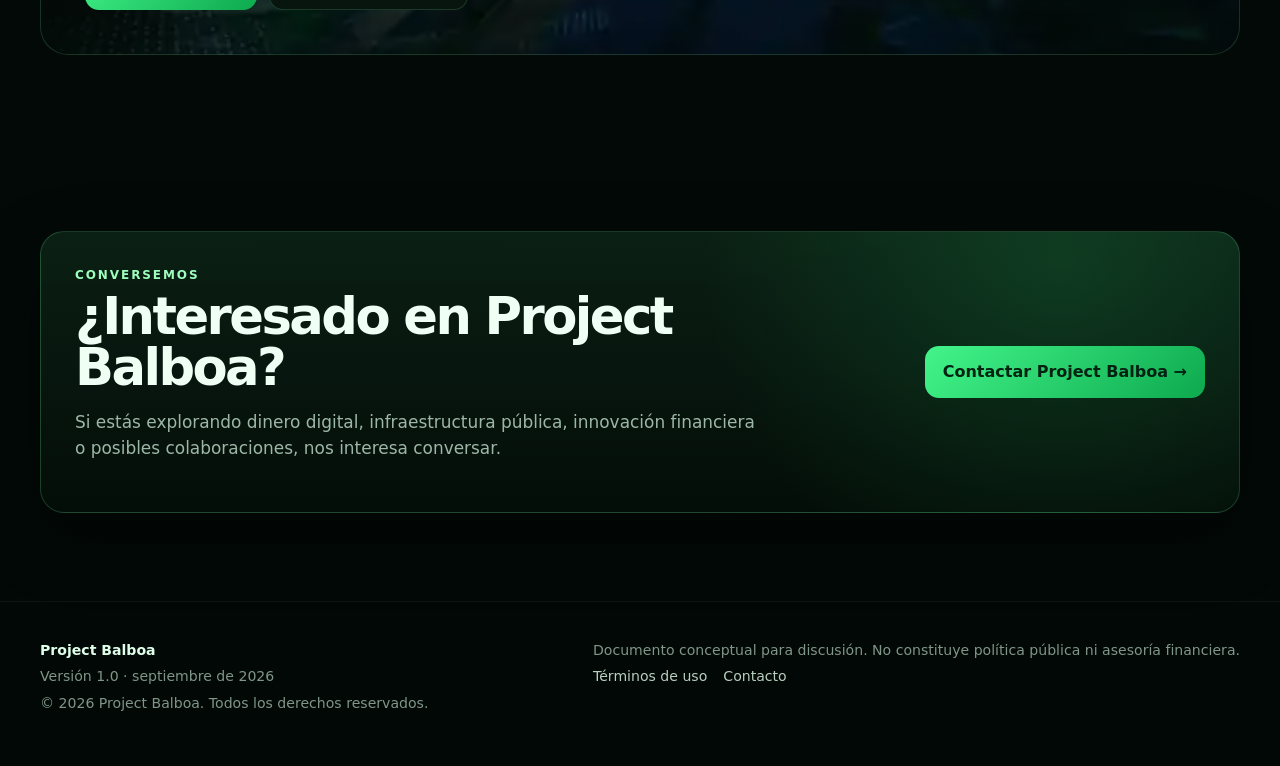
==== commit d6929c84: "Publish bilingual Project Balboa v1.0" ====
--- a/index.html
+++ b/index.html
@@ -4,14 +4,32 @@
 <meta charset="utf-8">
 <meta name="viewport" content="width=device-width,initial-scale=1">
 <meta name="theme-color" content="#041009">
-<meta name="description" content="Project Balboa — una infraestructura monetaria digital para Panamá.">
-<title>Project Balboa | Infraestructura Monetaria Digital para Panamá</title>
+<meta name="description" content="Project Balboa — estabilidad del dólar, infraestructura digital y soberanía panameña.">
+<meta name="author" content="Project Balboa">
+<meta name="copyright" content="© 2026 Project Balboa. All rights reserved.">
+<meta name="robots" content="index,follow,max-image-preview:large">
+<link rel="canonical" href="https://project-balboa.github.io/">
+<meta property="og:type" content="website">
+<meta property="og:site_name" content="Project Balboa">
+<meta property="og:title" content="Project Balboa | Digital Sovereign Money Infrastructure">
+<meta property="og:description" content="Dollar stability. Digital infrastructure. Panamanian sovereignty.">
+<meta property="og:url" content="https://project-balboa.github.io/">
+<meta property="og:image" content="https://project-balboa.github.io/assets/hero-panama.webp">
+<meta property="og:image:alt" content="Project Balboa — Panama digital monetary infrastructure concept">
+<meta property="og:locale" content="en_US">
+<meta property="og:locale:alternate" content="es_PA">
+<meta name="twitter:card" content="summary_large_image">
+<meta name="twitter:title" content="Project Balboa | Digital Sovereign Money Infrastructure">
+<meta name="twitter:description" content="Dollar stability. Digital infrastructure. Panamanian sovereignty.">
+<meta name="twitter:image" content="https://project-balboa.github.io/assets/hero-panama.webp">
+<title>Project Balboa | Infraestructura Monetaria Digital</title>
 <style>
 :root{--bg:#020806;--panel:#07140d;--panel2:#0a1d12;--text:#effff4;--muted:#9db7a7;--line:rgba(133,255,176,.16);--g:#2bea77;--g2:#9cffbd;--max:1200px;--r:22px}*{box-sizing:border-box}html{scroll-behavior:smooth}body{margin:0;background:radial-gradient(circle at 80% 0,rgba(37,255,119,.09),transparent 25%),linear-gradient(180deg,#020806,#05110b 45%,#020806);color:var(--text);font-family:Inter,ui-sans-serif,system-ui,-apple-system,"Segoe UI",sans-serif;line-height:1.5}a{color:inherit;text-decoration:none}img{display:block;width:100%}.wrap{width:min(var(--max),calc(100% - 40px));margin:auto}.section{padding:88px 0}.eyebrow{font-size:.75rem;letter-spacing:.16em;text-transform:uppercase;color:var(--g2);font-weight:800}.title{font-size:clamp(2.2rem,5vw,4.7rem);line-height:.97;letter-spacing:-.055em;margin:8px 0 18px;max-width:900px}.copy{max-width:760px;color:var(--muted);font-size:1.06rem}.grid{display:grid;gap:18px}.g2{grid-template-columns:repeat(2,minmax(0,1fr))}.g3{grid-template-columns:repeat(3,minmax(0,1fr))}.g4{grid-template-columns:repeat(4,minmax(0,1fr))}.card{border:1px solid var(--line);border-radius:var(--r);background:linear-gradient(180deg,rgba(14,39,24,.72),rgba(4,14,9,.8));overflow:hidden;box-shadow:0 24px 70px rgba(0,0,0,.3)}.pad{padding:24px}.muted{color:var(--muted)}.pill{display:inline-flex;padding:8px 12px;border-radius:999px;border:1px solid var(--line);background:rgba(35,103,61,.2);color:#e6fff0;font-size:.86rem;font-weight:750}.icon{width:44px;height:44px;border-radius:14px;display:grid;place-items:center;background:radial-gradient(circle at 35% 25%,#c5ffd7,#32ec7c 48%,#0b6c34 76%);color:#042111;font-weight:900;margin-bottom:14px;box-shadow:0 0 30px rgba(43,234,119,.2)}nav{position:sticky;top:0;z-index:50;background:rgba(2,8,6,.76);backdrop-filter:blur(18px);border-bottom:1px solid rgba(255,255,255,.05)}.nav{height:74px;display:flex;align-items:center;justify-content:space-between;gap:24px}.brand{font-weight:900;display:flex;align-items:center;gap:10px}.mark{width:34px;height:34px;border-radius:50%;display:grid;place-items:center;background:radial-gradient(circle,#c9ffda,#2ae575 42%,#0b6632 64%,#03130a 66%);color:#062313;font-size:.78rem}.links{display:flex;gap:22px;color:#bfd3c6;font-size:.92rem}.cta{padding:11px 15px;border-radius:12px;background:linear-gradient(135deg,#31ed7e,#0ca94c);color:#042112;font-weight:900}.hero{min-height:calc(100vh - 74px);display:flex;align-items:center;padding:66px 0 44px}.heroGrid{display:grid;grid-template-columns:1.02fr .98fr;gap:40px;align-items:center}.hero h1{font-size:clamp(3.4rem,7.5vw,7rem);line-height:.88;letter-spacing:-.075em;margin:12px 0 24px}.hero p{font-size:1.1rem;color:#c1d4c8;max-width:650px}.buttons{display:flex;gap:12px;flex-wrap:wrap;margin-top:26px}.btn{padding:14px 18px;border-radius:14px;border:1px solid var(--line);background:#07150e;font-weight:850}.btn.primary{background:linear-gradient(135deg,#43f58a,#0da94e);color:#032212;border:0}.heroVisual{position:relative;min-height:590px;border:1px solid var(--line);border-radius:30px;overflow:hidden;background:#06120c}.heroVisual img{position:absolute;inset:0;height:100%;object-fit:cover}.heroVisual:after{content:"";position:absolute;inset:0;background:linear-gradient(90deg,rgba(2,8,6,.76),rgba(2,8,6,.12)),linear-gradient(180deg,rgba(0,0,0,.03),rgba(0,0,0,.38))}.coin{position:absolute;right:28px;top:28px;z-index:2;width:122px;height:122px;border-radius:50%;display:grid;place-items:center;font-size:1.9rem;font-weight:900;background:radial-gradient(circle at 36% 28%,#d9ffe5,#4cff96 18%,#0e8f45 48%,#052b17 68%);border:1px solid rgba(217,255,229,.4);box-shadow:0 0 65px rgba(43,234,119,.38)}.float{position:absolute;z-index:2;padding:14px 16px;border-radius:15px;border:1px solid rgba(133,255,176,.22);background:rgba(4,16,10,.9);backdrop-filter:blur(10px)}.float b{display:block}.f1{left:22px;top:24px}.f2{left:22px;bottom:24px}.f3{right:22px;bottom:24px}.mosaic{display:grid;grid-template-columns:1.15fr .85fr;gap:18px}.photo{position:relative;min-height:330px}.photo.tall{min-height:520px}.photo img{height:100%;object-fit:cover}.photo:after{content:"";position:absolute;inset:0;background:linear-gradient(180deg,rgba(2,8,6,.02),rgba(2,8,6,.72))}.label{position:absolute;left:22px;bottom:20px;z-index:2;max-width:74%}.label h3{font-size:1.6rem;line-height:1.05;letter-spacing:-.035em;margin:5px 0}.stack{display:grid;gap:18px}.compare{display:grid;grid-template-columns:1fr 80px 1fr;gap:18px;align-items:stretch;margin-top:26px}.vs{display:grid;place-items:center}.vs span{width:64px;height:64px;border-radius:50%;display:grid;place-items:center;border:1px solid rgba(133,255,176,.3);background:#07180f;font-weight:900}ul.clean{list-style:none;padding:0;margin:16px 0 0}ul.clean li{padding:10px 0;border-bottom:1px solid rgba(255,255,255,.05);color:#c9d8cf}ul.clean li:before{content:"✓";color:var(--g);font-weight:900;margin-right:10px}ul.clean.no li:before{content:"×";color:#90a298}.rule{text-align:center;margin-top:18px;padding:22px;font-size:clamp(1.5rem,3vw,2.5rem);font-weight:900;letter-spacing:-.04em}.steps{display:grid;grid-template-columns:repeat(5,1fr);gap:12px;margin-top:30px}.step{text-align:center;padding:20px 12px;border-radius:18px;border:1px solid var(--line);background:rgba(6,23,14,.62)}.num{width:48px;height:48px;border-radius:50%;display:grid;place-items:center;margin:0 auto 12px;background:linear-gradient(145deg,#a8ffc7,#16b95b);color:#042112;font-weight:900}.experience{display:grid;grid-template-columns:1fr 1fr;gap:24px;align-items:center}.phone{width:310px;margin:auto;padding:13px;border-radius:38px;background:#020604;border:1px solid rgba(255,255,255,.12);box-shadow:0 30px 75px rgba(0,0,0,.44)}.screen{min-height:560px;border-radius:28px;padding:22px 18px;background:radial-gradient(circle at 90% 0,rgba(94,255,149,.16),transparent 28%),linear-gradient(180deg,#0d532b,#082519 46%,#06150e)}.balance{font-size:2rem;font-weight:900;margin:5px 0 15px}.actions{display:flex;gap:8px}.action{flex:1;text-align:center;background:#f1fff5;color:#08371f;border-radius:11px;padding:9px;font-weight:900}.tx{display:flex;justify-content:space-between;padding:11px 0;border-bottom:1px solid rgba(255,255,255,.07);font-size:.88rem}.tx small{display:block;color:#9eb6a7}.plus{color:#8effb3}.calc{display:grid;grid-template-columns:1fr 1fr;gap:18px;margin-top:26px}.range{margin:18px 0}input[type=range]{width:100%;accent-color:#2bea77}.result{min-height:300px;display:flex;flex-direction:column;justify-content:center;align-items:center;text-align:center;background:radial-gradient(circle at 50% 30%,rgba(61,255,126,.23),transparent 40%),linear-gradient(180deg,#092417,#04130b)}.result strong{font-size:clamp(3.2rem,8vw,6rem);letter-spacing:-.07em}.risk{display:grid;grid-template-columns:1fr 1fr;gap:18px;margin-top:26px}.timeline{display:grid;grid-template-columns:repeat(5,1fr);gap:18px;margin-top:30px}.phase{border-top:1px solid rgba(133,255,176,.22);padding-top:18px}.phase .year{color:var(--g2);font-weight:900}.closing{position:relative;padding:44px;border-radius:28px;overflow:hidden;border:1px solid var(--line);background:linear-gradient(90deg,rgba(2,8,6,.91),rgba(2,8,6,.48),rgba(2,8,6,.8)),url('assets/canal-logistics.webp') center/cover}.closing h2{font-size:clamp(2.5rem,5vw,4.8rem);line-height:.96;letter-spacing:-.055em;max-width:820px;margin:0 0 16px}footer{padding:38px 0 52px;border-top:1px solid rgba(255,255,255,.05);color:#7f9688;font-size:.88rem}.foot{display:flex;justify-content:space-between;gap:20px;flex-wrap:wrap}.reveal{opacity:0;transform:translateY(16px);transition:.65s ease}.reveal.on{opacity:1;transform:none}@media(max-width:900px){.links{display:none}.heroGrid,.mosaic,.g4,.g3,.g2,.experience,.calc,.risk,.compare{grid-template-columns:1fr}.steps,.timeline{grid-template-columns:1fr}.heroVisual{min-height:470px}.vs{padding:6px}}@media(max-width:620px){.wrap{width:min(var(--max),calc(100% - 24px))}.section{padding:64px 0}.hero{padding-top:42px}.hero h1{font-size:3.45rem}.heroVisual{min-height:410px}.coin{width:92px;height:92px;font-size:1.35rem;right:14px;top:14px}.float{font-size:.78rem;padding:10px}.f1,.f2{left:12px}.f3{right:12px}.closing{padding:26px}}
 </style>
+<link rel="stylesheet" href="assets/bilingual.css">
 </head>
 <body>
-<nav><div class="wrap nav"><a class="brand" href="#inicio"><span class="mark">B/.</span>Project Balboa</a><div class="links"><a href="#oportunidad">Oportunidad</a><a href="#como">Cómo funciona</a><a href="#experiencia">Experiencia</a><a href="#caso">Caso país</a><a href="#riesgos">Riesgos</a><a href="#hoja">Hoja de ruta</a></div><a class="cta" href="#como">Explorar</a></div></nav>
+<nav><div class="wrap nav"><a class="brand" href="#inicio"><span class="mark">B/.</span>Project Balboa</a><div class="links"><a href="#oportunidad">Oportunidad</a><a href="#como">Cómo funciona</a><a href="#experiencia">Experiencia</a><a href="#caso">Caso país</a><a href="#riesgos">Riesgos</a><a href="#hoja">Hoja de ruta</a></div><div class="nav-actions"><div class="lang-toggle" role="group" aria-label="Language selector"><button id="langEs" type="button" aria-pressed="true">ES</button><button id="langEn" type="button" aria-pressed="false">EN</button></div><a class="cta" href="#como">Explorar</a></div></div></nav>
 <main id="inicio">
 <section class="hero"><div class="wrap heroGrid"><div class="reveal"><div class="eyebrow">Concept Paper · Discussion Draft · 2026</div><h1>Panamá no necesita una moneda nueva.</h1><p>Project Balboa propone una representación digital soberana del balboa, respaldada 100% por activos en dólares estadounidenses y diseñada como infraestructura pública de pagos, liquidación y confianza.</p><div class="buttons"><a class="btn primary" href="#como">Entender el modelo →</a><a class="btn" href="#caso">Ver el caso país</a></div><div class="buttons"><span class="pill">Estabilidad del dólar</span><span class="pill">Infraestructura digital</span><span class="pill">Soberanía panameña</span></div></div><div class="heroVisual reveal"><img src="assets/hero-panama.webp" alt="Panamá y su infraestructura digital"><div class="coin">B/.D</div><div class="float f1">Paridad<b>1:1 con USD</b></div><div class="float f2">Liquidación<b>24/7/365</b></div><div class="float f3">Respaldo<b>100% en USD</b></div></div></div></section>
 <section id="oportunidad" class="section"><div class="wrap"><div class="eyebrow reveal">La oportunidad</div><h2 class="title reveal">Modernizar el dinero sin desdolarizar la economía.</h2><p class="copy reveal">Panamá ya tiene la disciplina monetaria. Project Balboa no pretende reinventarla: propone modernizar los rails sobre los cuales circula el dinero.</p><div class="grid g4" style="margin-top:30px"><div class="card reveal"><div class="pad"><div class="icon">1:1</div><h3>Paridad permanente</h3><p class="muted">Cada B/.D existiría contra el equivalente exacto en activos USD.</p></div></div><div class="card reveal"><div class="pad"><div class="icon">⛔</div><h3>Sin emisión discrecional</h3><p class="muted">No hay una nueva máquina de imprimir dinero.</p></div></div><div class="card reveal"><div class="pad"><div class="icon">24</div><h3>Settlement instantáneo</h3><p class="muted">Pagos y liquidación en tiempo real, todos los días.</p></div></div><div class="card reveal"><div class="pad"><div class="icon">API</div><h3>Infraestructura común</h3><p class="muted">Bancos, fintechs, comercios y Estado sobre estándares interoperables.</p></div></div></div></div></section>
@@ -23,8 +41,10 @@
 <section id="riesgos" class="section"><div class="wrap"><div class="eyebrow reveal">Riesgos y guardrails</div><h2 class="title reveal">El principal riesgo no es tecnológico. Es de gobernanza.</h2><div class="risk"><div class="card reveal"><div class="pad"><h3>Corrida bancaria digital</h3><p class="muted">Límites prudenciales, transición gradual y herramientas de liquidez.</p></div></div><div class="card reveal"><div class="pad"><h3>Ciberseguridad</h3><p class="muted">Arquitectura distribuida, redundancia, HSM y operación resiliente.</p></div></div><div class="card reveal"><div class="pad"><h3>Vigilancia estatal</h3><p class="muted">Privacidad protegida por ley y separación entre identidad y emisión.</p></div></div><div class="card reveal"><div class="pad"><h3>Abuso fiscal</h3><p class="muted">Prohibición de emisión sin respaldo y de financiamiento directo al Gobierno.</p></div></div><div class="card reveal"><div class="pad"><h3>AML / reputación</h3><p class="muted">Cumplimiento proporcional y estándares internacionales desde el diseño.</p></div></div><div class="card reveal"><div class="pad"><h3>Falla de adopción</h3><p class="muted">La experiencia tiene que ser superior a los pagos existentes desde el primer día.</p></div></div></div></div></section>
 <section id="hoja" class="section"><div class="wrap"><div class="eyebrow reveal">Hoja de ruta</div><h2 class="title reveal">Diseñar. Probar. Escalar. Convertirlo en estándar.</h2><div class="timeline"><div class="phase reveal"><div class="year">2027</div><h3>Diseño</h3><p class="muted">Ley marco, gobernanza, arquitectura y sandbox.</p></div><div class="phase reveal"><div class="year">2028</div><h3>Lanzamiento</h3><p class="muted">Wallet, pilotos, bancos participantes y comercios.</p></div><div class="phase reveal"><div class="year">2029</div><h3>Escala nacional</h3><p class="muted">Estado, interoperabilidad, offline y adopción amplia.</p></div><div class="phase reveal"><div class="year">2030</div><h3>Plataforma</h3><p class="muted">Capital markets, trade finance y activos tokenizados.</p></div><div class="phase reveal"><div class="year">2031</div><h3>Estándar</h3><p class="muted">Balboa digital-first y retiro progresivo de nueva acuñación física.</p></div></div></div></section>
 <section class="section"><div class="wrap"><div class="closing reveal"><div class="eyebrow">Project Balboa</div><h2>Panamá no necesita crear una nueva moneda. Necesita construir la próxima versión de la que ya tiene.</h2><p class="copy">Estabilidad del dólar. Infraestructura digital. Soberanía panameña.</p><div class="buttons"><a class="btn primary" href="#inicio">Volver arriba ↑</a><a class="btn" href="#como">Revisar el modelo</a></div></div></div></section>
+<section id="contact" class="section"><div class="wrap"><div class="contact-card reveal"><div><div class="eyebrow">Conversemos</div><h2>¿Interesado en Project Balboa?</h2><p class="copy">Si estás explorando dinero digital, infraestructura pública, innovación financiera o posibles colaboraciones, nos interesa conversar.</p></div><div class="contact-action"><a id="contactLink" class="btn primary" href="#" data-u="projectdigitalbalboa" data-d="gmail.com">Contactar Project Balboa →</a></div></div></div></section>
 </main>
-<footer><div class="wrap foot"><div><b style="color:#dfffea">Project Balboa</b><br>Concept Paper · 2026</div><div>Documento conceptual para discusión. No constituye política pública ni asesoría financiera.</div></div></footer>
+<footer><div class="wrap foot"><div class="footer-meta"><b style="color:#dfffea">Project Balboa</b><span>Versión 1.0 · septiembre de 2026</span><span>© 2026 Project Balboa. Todos los derechos reservados.</span></div><div class="footer-meta"><span>Documento conceptual para discusión. No constituye política pública ni asesoría financiera.</span><div class="footer-links"><a id="termsLink" href="terms.html?lang=es">Términos de uso</a><a href="#contact">Contacto</a></div></div></div></footer>
 <script>const els=document.querySelectorAll('.reveal');const io=new IntersectionObserver(es=>es.forEach(e=>{if(e.isIntersecting)e.target.classList.add('on')}),{threshold:.07});els.forEach(e=>io.observe(e));const c=document.getElementById('circ'),y=document.getElementById('yield'),cl=document.getElementById('cLabel'),yl=document.getElementById('yLabel'),r=document.getElementById('result');function calc(){const cv=+c.value,yv=+y.value,m=cv*1000*(yv/100);cl.textContent=`B/. ${cv.toFixed(1)}B`;yl.textContent=`${yv.toFixed(1)}%`;r.textContent=m>=1000?`$${(m/1000).toFixed(2)}B`:`$${Math.round(m)}M`}c.addEventListener('input',calc);y.addEventListener('input',calc);calc();</script>
+<script src="assets/i18n.js"></script>
 </body>
 </html>
--- a/assets/bilingual.css
+++ b/assets/bilingual.css
@@ -0,0 +1 @@
+.nav-actions{display:flex;align-items:center;gap:10px}.lang-toggle{display:flex;align-items:center;padding:3px;border:1px solid rgba(133,255,176,.22);border-radius:999px;background:rgba(4,16,10,.72)}.lang-toggle button{appearance:none;border:0;background:transparent;color:#9db7a7;font:inherit;font-size:.78rem;font-weight:850;line-height:1;padding:8px 10px;border-radius:999px;cursor:pointer;transition:.18s ease}.lang-toggle button:hover{color:#effff4}.lang-toggle button.active{background:#2bea77;color:#042112}.contact-card{display:grid;grid-template-columns:1.25fr .75fr;gap:28px;align-items:center;padding:34px;border:1px solid rgba(133,255,176,.18);border-radius:24px;background:radial-gradient(circle at 85% 10%,rgba(43,234,119,.15),transparent 34%),linear-gradient(180deg,rgba(14,39,24,.76),rgba(4,14,9,.88));box-shadow:0 24px 70px rgba(0,0,0,.3)}.contact-card h2{font-size:clamp(2rem,4vw,3.8rem);line-height:1;letter-spacing:-.05em;margin:7px 0 14px}.contact-card .contact-action{display:flex;justify-content:flex-end;align-items:center}.footer-meta{display:flex;flex-direction:column;gap:5px}.footer-links{display:flex;gap:16px;align-items:center;flex-wrap:wrap}.footer-links a{color:#b8cfbf}.footer-links a:hover{color:#effff4}@media(max-width:900px){.nav-actions{margin-left:auto}.nav-actions .cta{display:none}.contact-card{grid-template-columns:1fr}.contact-card .contact-action{justify-content:flex-start}}@media(max-width:620px){.nav{gap:10px}.brand{font-size:.93rem}.lang-toggle button{padding:8px 9px}.contact-card{padding:24px}.footer-links{gap:12px}}
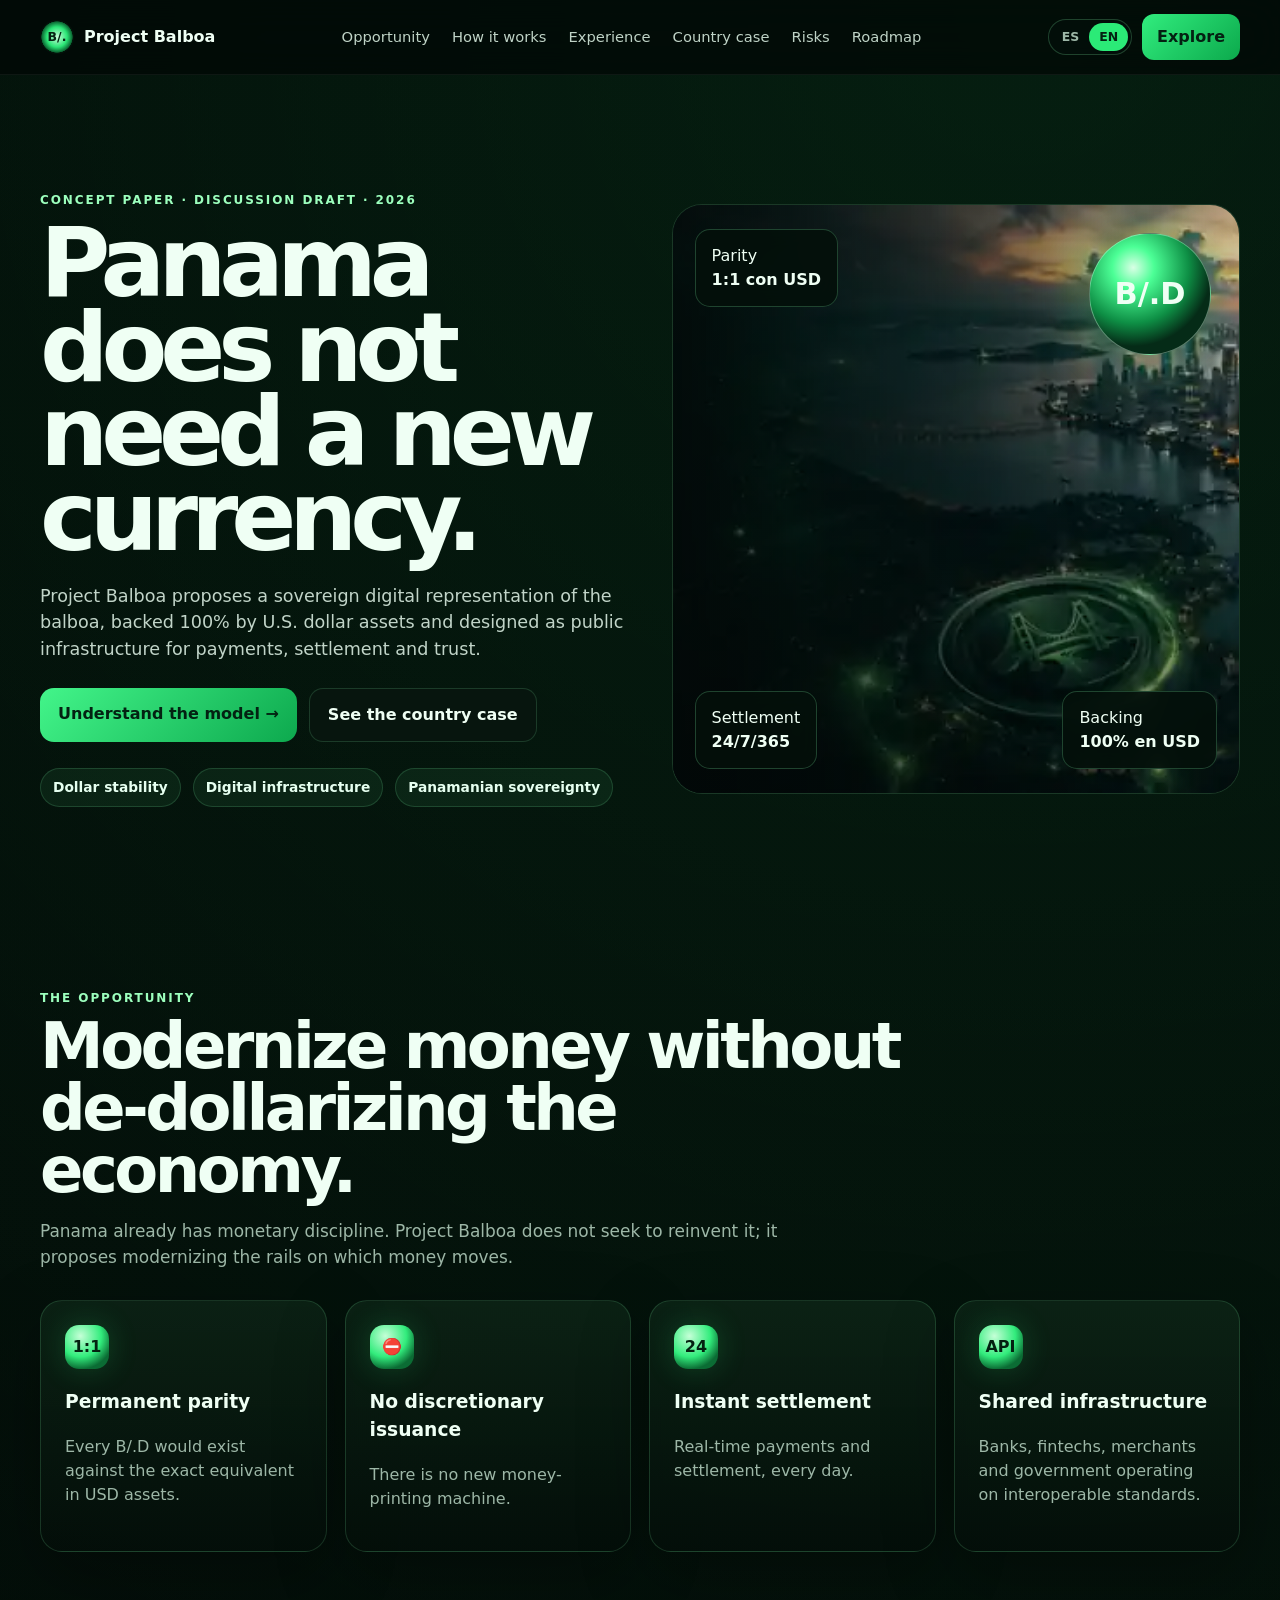
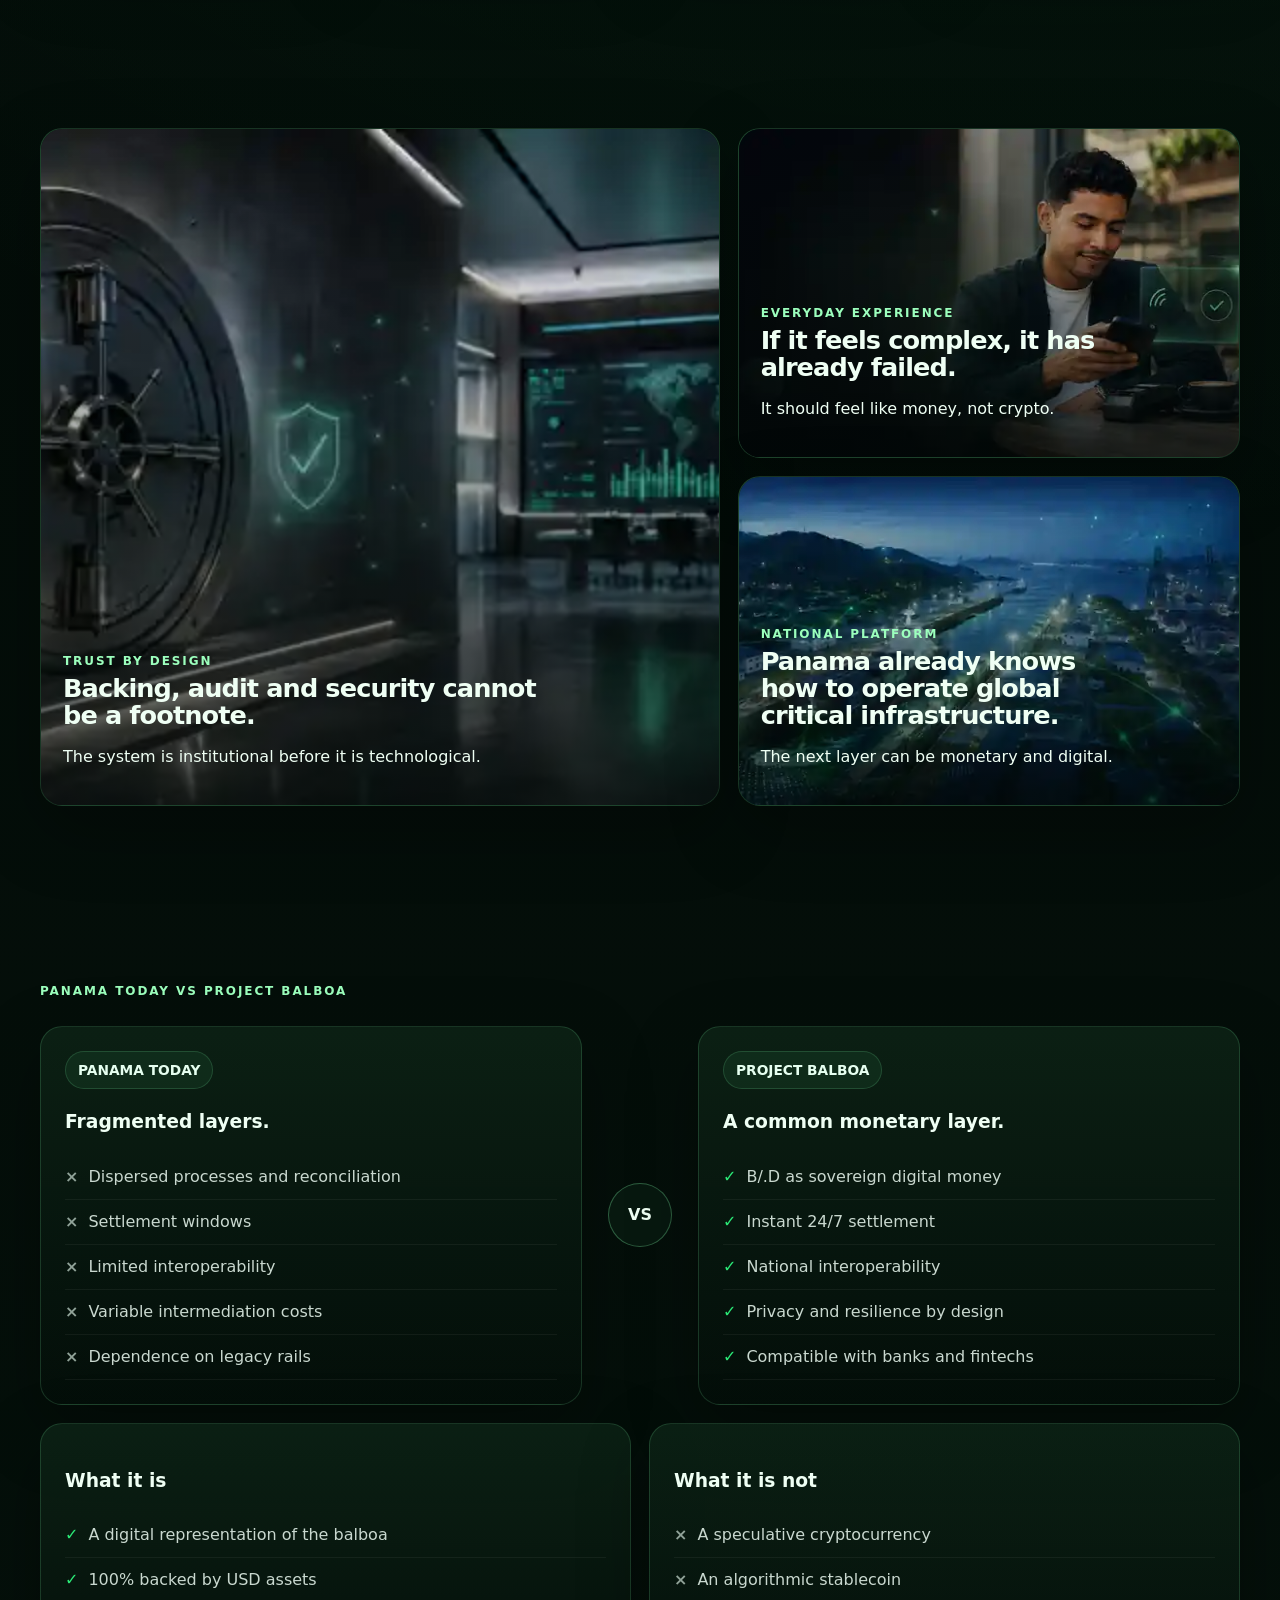
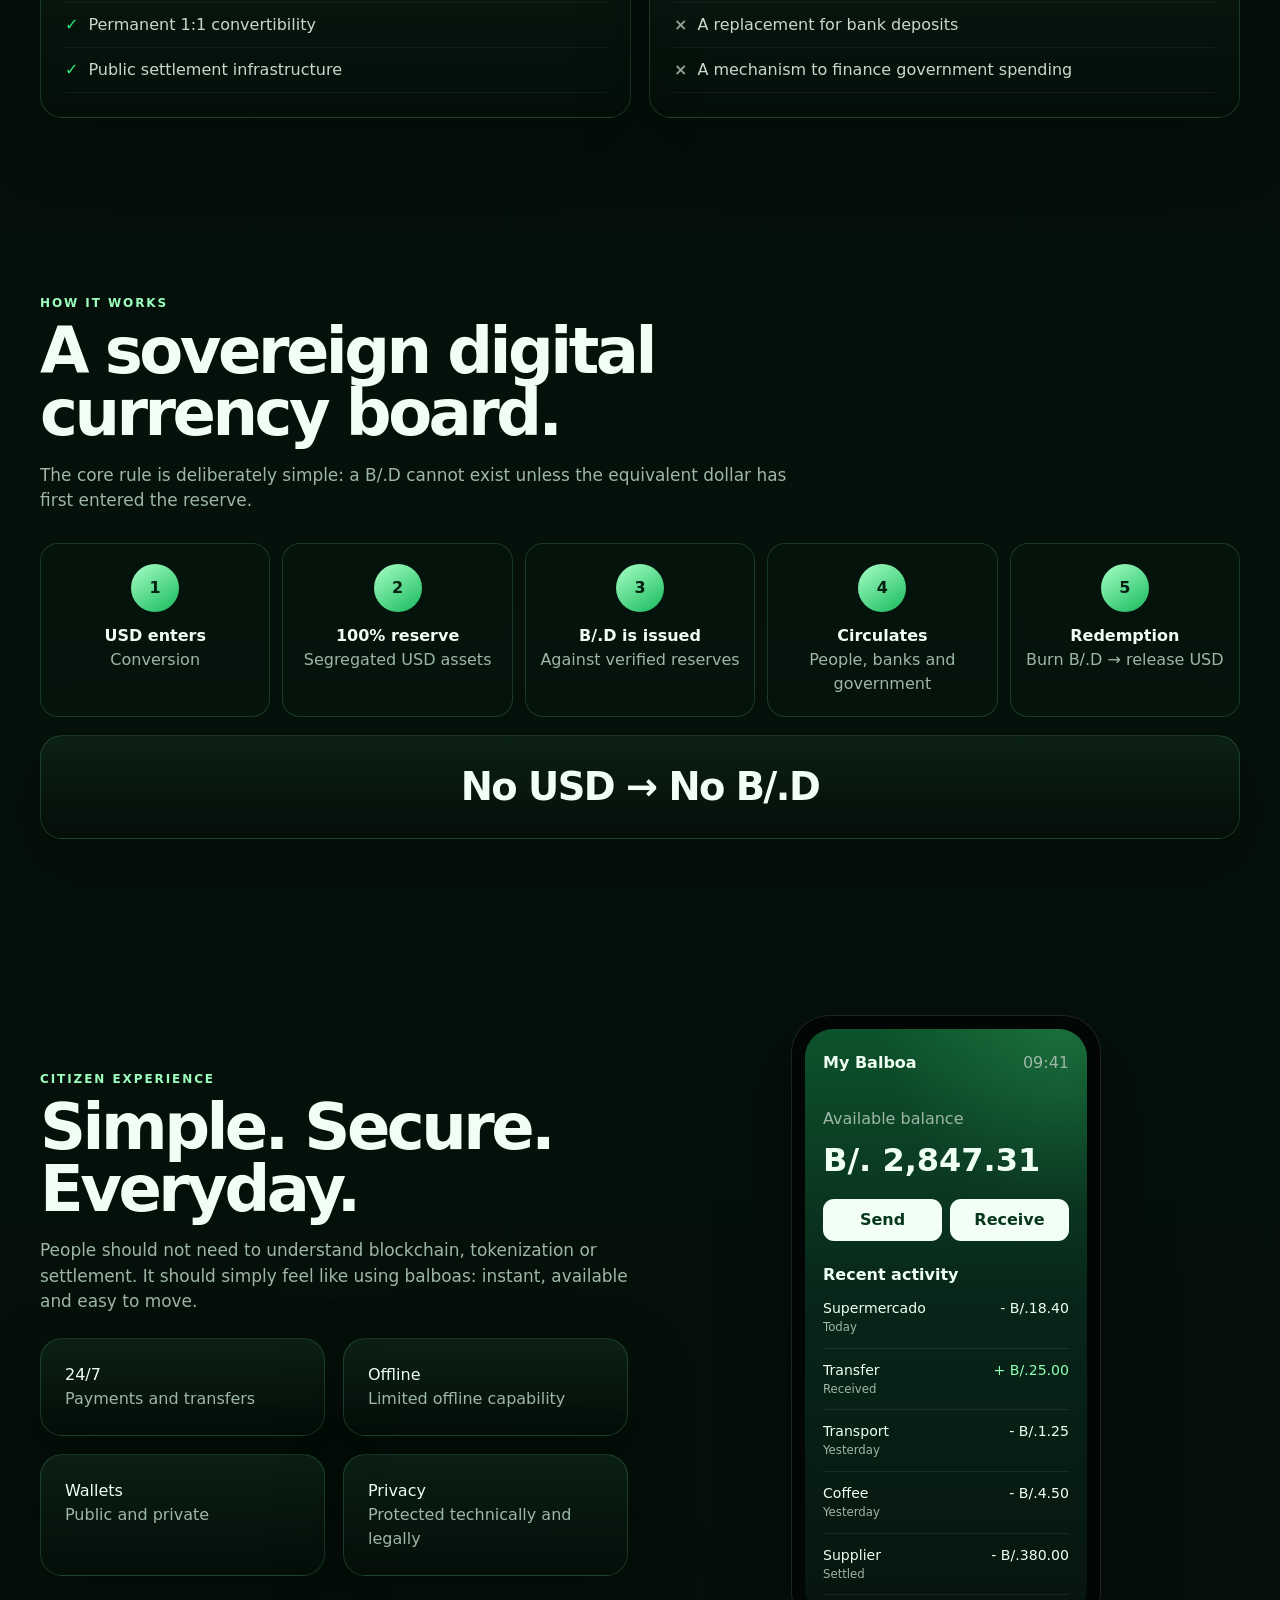
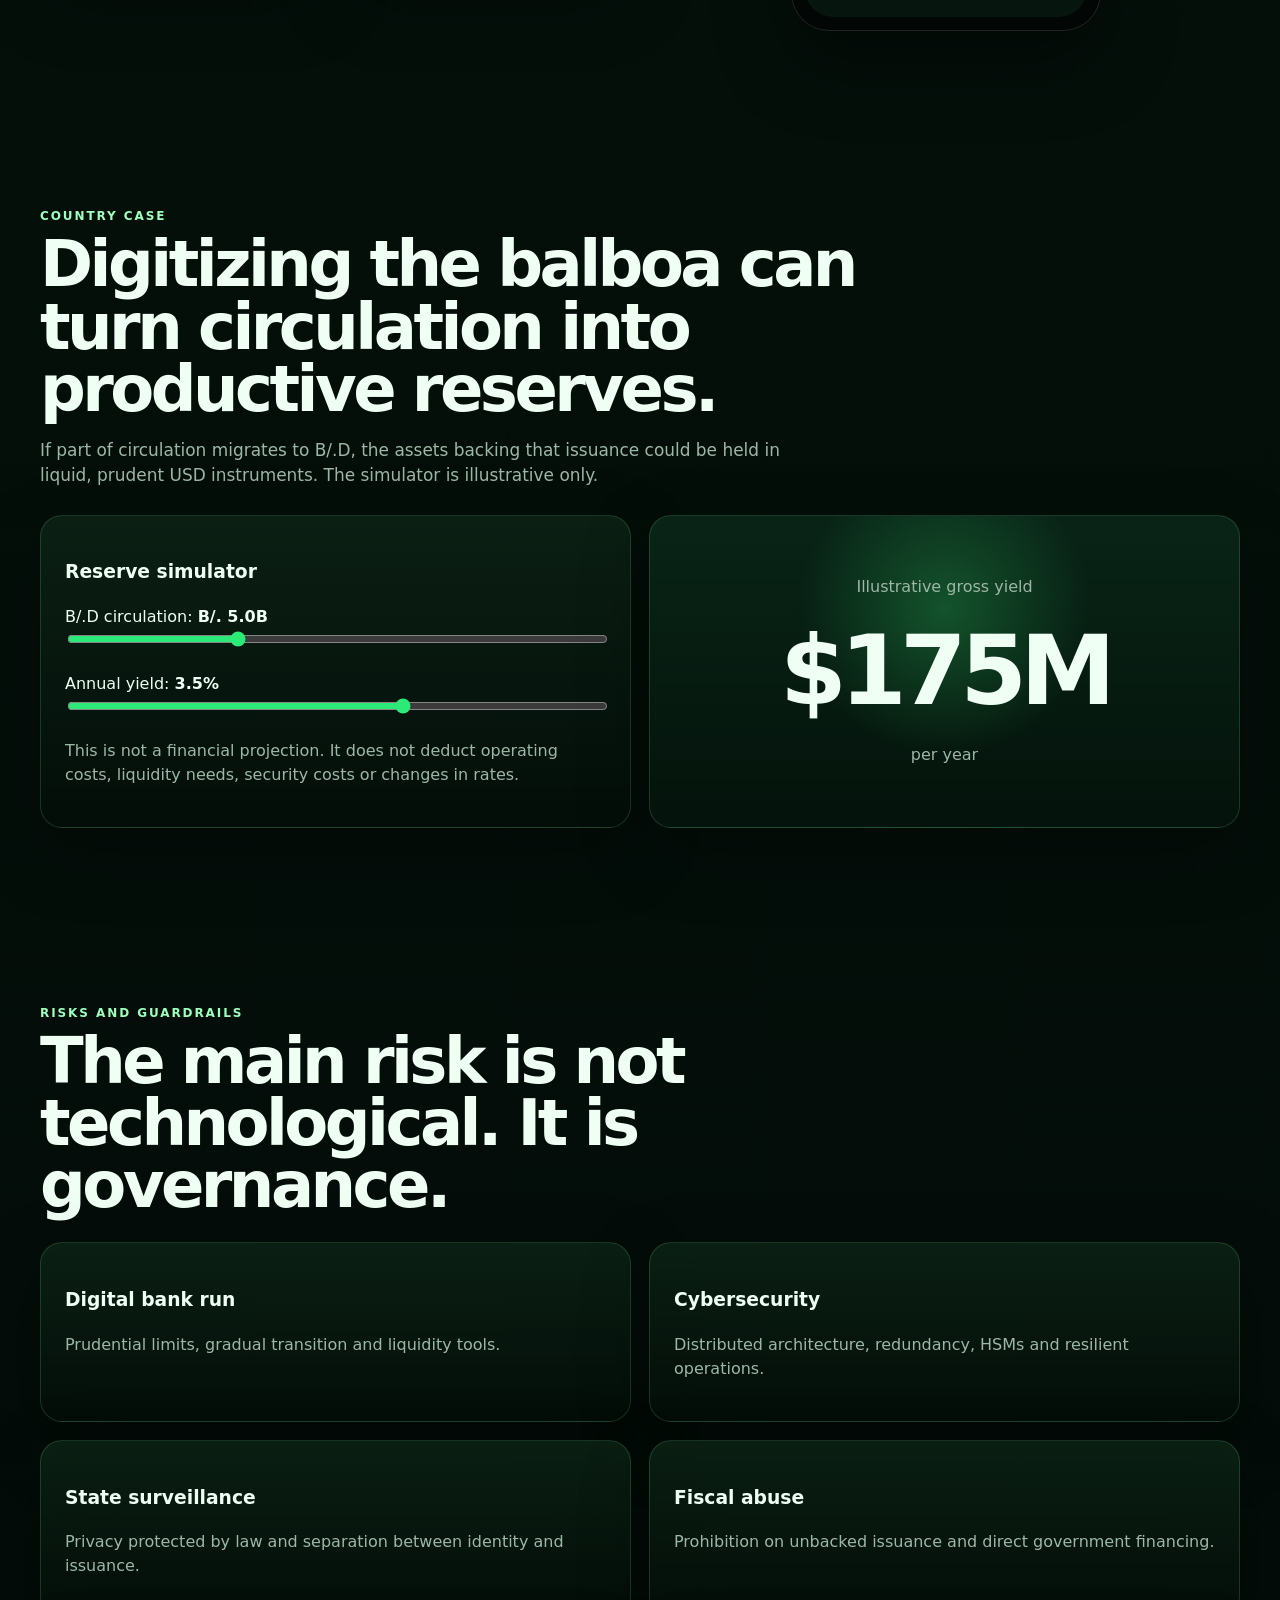
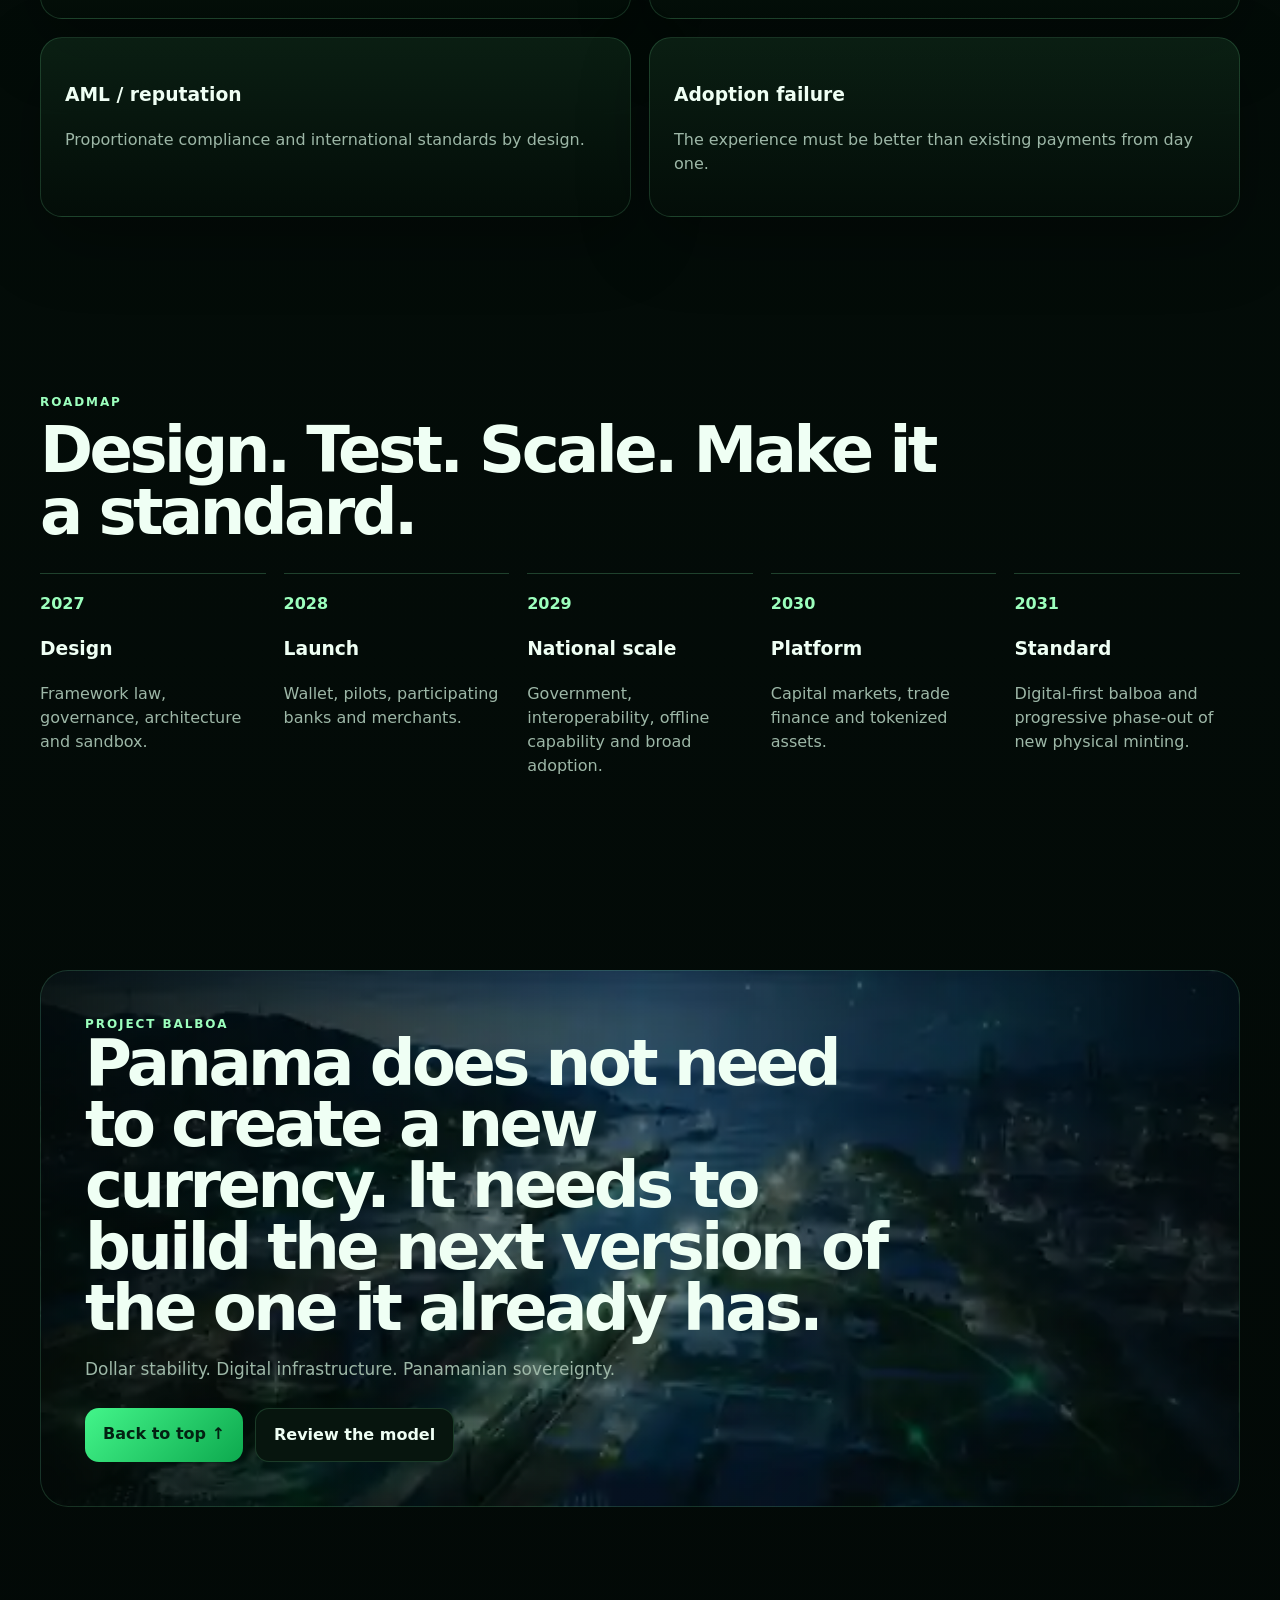
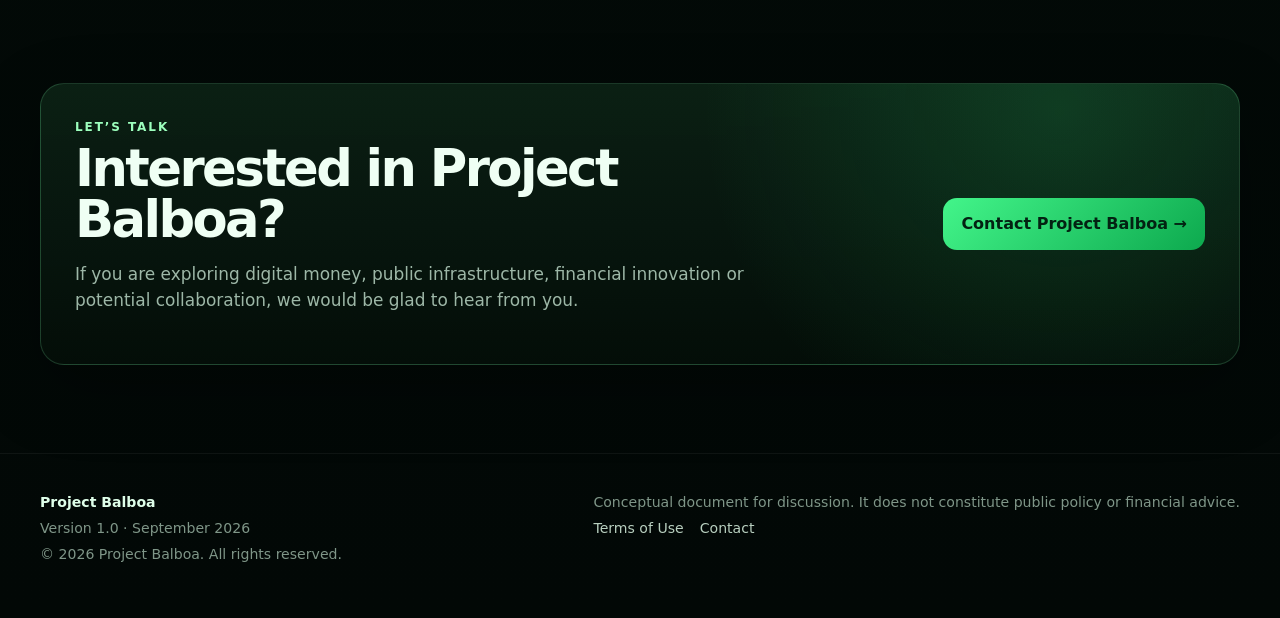
==== commit f6693a8f: "Publish verified English language toggle" ====
--- a/index.html
+++ b/index.html
@@ -45,6 +45,6 @@
 </main>
 <footer><div class="wrap foot"><div class="footer-meta"><b style="color:#dfffea">Project Balboa</b><span>Versión 1.0 · septiembre de 2026</span><span>© 2026 Project Balboa. Todos los derechos reservados.</span></div><div class="footer-meta"><span>Documento conceptual para discusión. No constituye política pública ni asesoría financiera.</span><div class="footer-links"><a id="termsLink" href="terms.html?lang=es">Términos de uso</a><a href="#contact">Contacto</a></div></div></div></footer>
 <script>const els=document.querySelectorAll('.reveal');const io=new IntersectionObserver(es=>es.forEach(e=>{if(e.isIntersecting)e.target.classList.add('on')}),{threshold:.07});els.forEach(e=>io.observe(e));const c=document.getElementById('circ'),y=document.getElementById('yield'),cl=document.getElementById('cLabel'),yl=document.getElementById('yLabel'),r=document.getElementById('result');function calc(){const cv=+c.value,yv=+y.value,m=cv*1000*(yv/100);cl.textContent=`B/. ${cv.toFixed(1)}B`;yl.textContent=`${yv.toFixed(1)}%`;r.textContent=m>=1000?`$${(m/1000).toFixed(2)}B`:`$${Math.round(m)}M`}c.addEventListener('input',calc);y.addEventListener('input',calc);calc();</script>
-<script src="assets/i18n.js"></script>
+<script src="assets/i18n.js?v=20260902-verified"></script>
 </body>
 </html>
